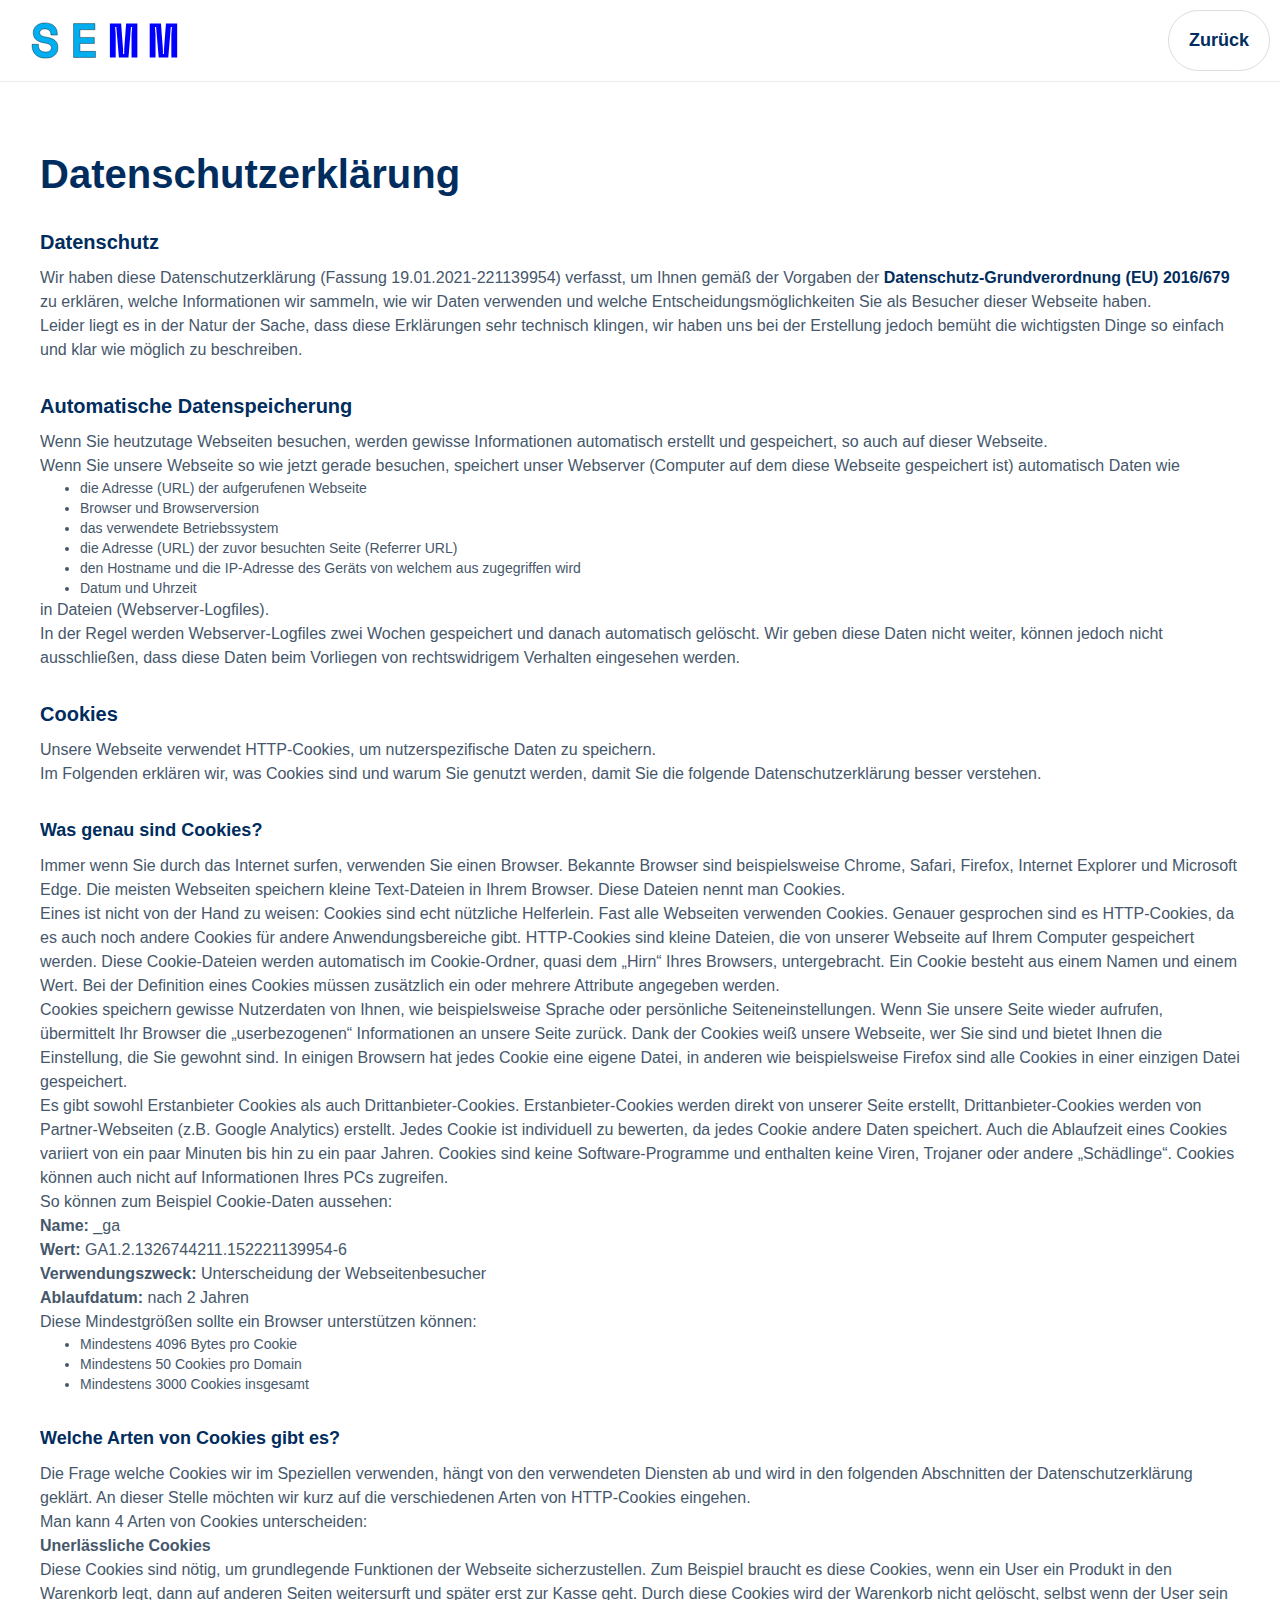
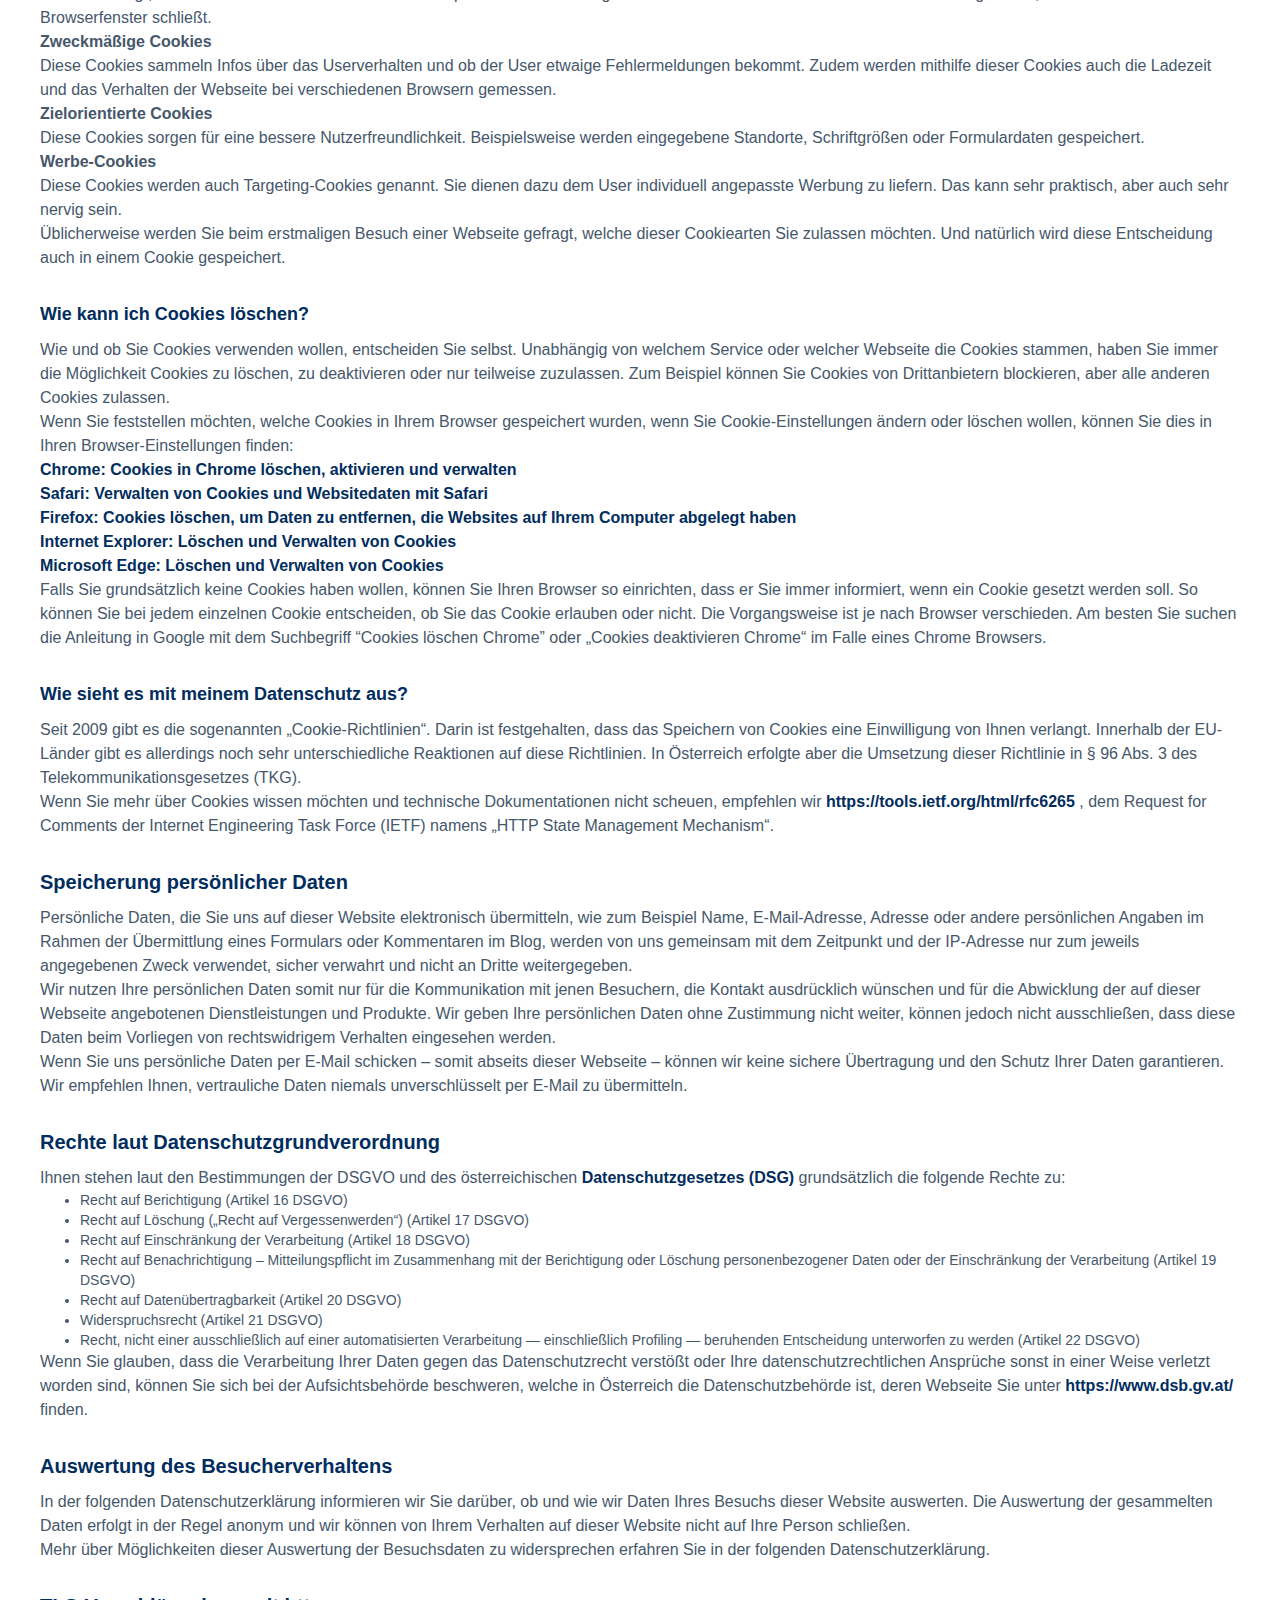
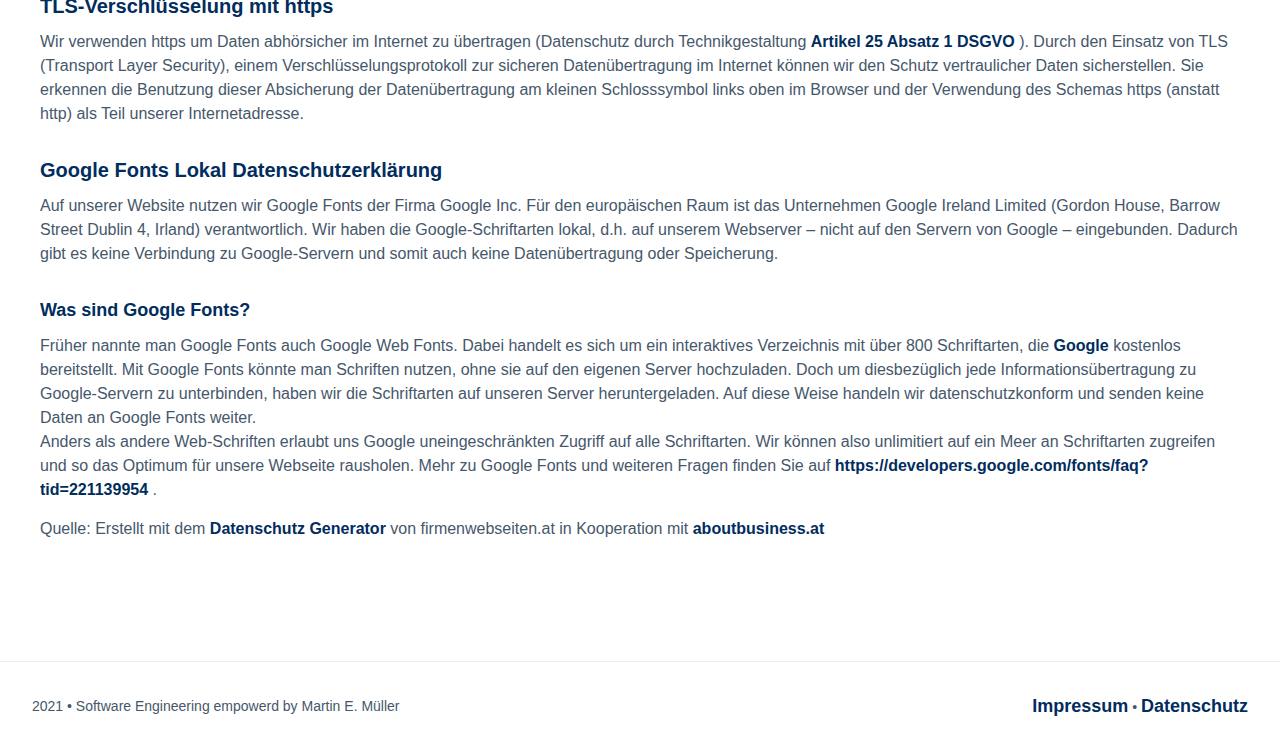
==== datenschutz.html @ 692cbeba "finishing -> semm.at" ====
<!DOCTYPE html>
<html lang="de"><head><meta http-equiv="Content-Type" content="text/html; charset=UTF-8">
		
		<title>
			SEMM - Software Engineering Martin M$uuml;ller
		</title>
		<meta name="description" content="SEMM, Software Engineering Martin E. M&uuml;ller, Datenschutz">
		<meta name="keywords" content="Software, Engineering, Agile, SCRUM, Anforderungserfassung, Testautomatisierung, Deutsch, Vorarlberg">
		<meta name="viewport" content="width=device-width, initial-scale=1.0, user-scalable=yes">
		<link rel="shortcut icon" href="./images/favicon.ico" type="image/x-icon">
		<link rel="stylesheet" href="./css/normalize.css">
		<link rel="stylesheet" href="./css/style.css">
	</head>
	<body translate="no">
		<header>
			<div class="legal-menu-wrap">
				<img src="./images/semm_logo.svg" class="menu-logo-img" alt="SEMM-Logo">
				<a href="https://semm.at/index.html" class="link-button">Zurück <i class="fa fa-arrow-left menu-icon"></i></a>
			</div>
		</header>
		<section class="legal">
			<div class="hwrapper clearfix">
				<h2>
					Datenschutzerklärung
				</h2>
				<h3>
					Datenschutz
				</h3>
				<p>
					Wir haben diese Datenschutzerklärung (Fassung 19.01.2021-221139954) verfasst, um
					Ihnen gemäß der Vorgaben der
					<a href="https://eur-lex.europa.eu/legal-content/DE/ALL/?uri=celex%3A32016R0679&amp;tid=221139954" target="_blank" rel="noopener noreferrer nofollow" class="external">Datenschutz-Grundverordnung (EU) 2016/679</a>
					zu erklären, welche Informationen wir sammeln, wie wir Daten verwenden und welche
					Entscheidungsmöglichkeiten Sie als Besucher dieser Webseite haben.
				</p>
				<p>
					Leider liegt es in der Natur der Sache, dass diese Erklärungen sehr technisch klingen,
					wir haben uns bei der Erstellung jedoch bemüht die wichtigsten Dinge so einfach und
					klar wie möglich zu beschreiben.
				</p>
				<h3>
					Automatische Datenspeicherung
				</h3>
				<p>
					Wenn Sie heutzutage Webseiten besuchen, werden gewisse Informationen automatisch
					erstellt und gespeichert, so auch auf dieser Webseite.
				</p>
				<p>
					Wenn Sie unsere Webseite so wie jetzt gerade besuchen, speichert unser Webserver
					(Computer auf dem diese Webseite gespeichert ist) automatisch Daten wie
				</p>
				<ul>
					<li>
						die Adresse (URL) der aufgerufenen Webseite
					</li>
					<li>
						Browser und Browserversion
					</li>
					<li>
						das verwendete Betriebssystem
					</li>
					<li>
						die Adresse (URL) der zuvor besuchten Seite (Referrer URL)
					</li>
					<li>
						den Hostname und die IP-Adresse des Geräts von welchem aus zugegriffen wird
					</li>
					<li>
						Datum und Uhrzeit
					</li>
				</ul>
				<p>
					in Dateien (Webserver-Logfiles).
				</p>
				<p>
					In der Regel werden Webserver-Logfiles zwei Wochen gespeichert und danach automatisch
					gelöscht. Wir geben diese Daten nicht weiter, können jedoch nicht ausschließen, dass
					diese Daten beim Vorliegen von rechtswidrigem Verhalten eingesehen werden.
				</p>
				<h3>
					Cookies
				</h3>
				<p>
					Unsere Webseite verwendet HTTP-Cookies, um nutzerspezifische Daten zu speichern.
					<br>
					Im Folgenden erklären wir, was Cookies sind und warum Sie genutzt werden, damit
					Sie die folgende Datenschutzerklärung besser verstehen.
				</p>
				<h4>
					Was genau sind Cookies?
				</h4>
				<p>
					Immer wenn Sie durch das Internet surfen, verwenden Sie einen Browser. Bekannte
					Browser sind beispielsweise Chrome, Safari, Firefox, Internet Explorer und Microsoft
					Edge. Die meisten Webseiten speichern kleine Text-Dateien in Ihrem Browser. Diese
					Dateien nennt man Cookies.
				</p>
				<p>
					Eines ist nicht von der Hand zu weisen: Cookies sind echt nützliche Helferlein.
					Fast alle Webseiten verwenden Cookies. Genauer gesprochen sind es HTTP-Cookies, da
					es auch noch andere Cookies für andere Anwendungsbereiche gibt. HTTP-Cookies sind
					kleine Dateien, die von unserer Webseite auf Ihrem Computer gespeichert werden. Diese
					Cookie-Dateien werden automatisch im Cookie-Ordner, quasi dem „Hirn“ Ihres Browsers,
					untergebracht. Ein Cookie besteht aus einem Namen und einem Wert. Bei der Definition
					eines Cookies müssen zusätzlich ein oder mehrere Attribute angegeben werden.
				</p>
				<p>
					Cookies speichern gewisse Nutzerdaten von Ihnen, wie beispielsweise Sprache oder
					persönliche Seiteneinstellungen. Wenn Sie unsere Seite wieder aufrufen, übermittelt
					Ihr Browser die „userbezogenen“ Informationen an unsere Seite zurück. Dank der Cookies
					weiß unsere Webseite, wer Sie sind und bietet Ihnen die Einstellung, die Sie gewohnt
					sind. In einigen Browsern hat jedes Cookie eine eigene Datei, in anderen wie beispielsweise
					Firefox sind alle Cookies in einer einzigen Datei gespeichert.
				</p>
				<p>
					Es gibt sowohl Erstanbieter Cookies als auch Drittanbieter-Cookies. Erstanbieter-Cookies
					werden direkt von unserer Seite erstellt, Drittanbieter-Cookies werden von Partner-Webseiten
					(z.B. Google Analytics) erstellt. Jedes Cookie ist individuell zu bewerten, da jedes
					Cookie andere Daten speichert. Auch die Ablaufzeit eines Cookies variiert von ein
					paar Minuten bis hin zu ein paar Jahren. Cookies sind keine Software-Programme und
					enthalten keine Viren, Trojaner oder andere „Schädlinge“. Cookies können auch nicht
					auf Informationen Ihres PCs zugreifen.
				</p>
				<p>
					So können zum Beispiel Cookie-Daten aussehen:
				</p>
				<p>
					<strong>
						Name:
					</strong>
					_ga
					<br>
					<strong>
						Wert:
					</strong>
					GA1.2.1326744211.152221139954-6
					<br>
					<strong>
						Verwendungszweck:
					</strong>
					Unterscheidung der Webseitenbesucher
					<br>
					<strong>
						Ablaufdatum:
					</strong>
					nach 2 Jahren
				</p>
				<p>
					Diese Mindestgrößen sollte ein Browser unterstützen können:
				</p>
				<ul>
					<li>
						Mindestens 4096 Bytes pro Cookie
					</li>
					<li>
						Mindestens 50 Cookies pro Domain
					</li>
					<li>
						Mindestens 3000 Cookies insgesamt
					</li>
				</ul>
				<h4>
					Welche Arten von Cookies gibt es?
				</h4>
				<p>
					Die Frage welche Cookies wir im Speziellen verwenden, hängt von den verwendeten
					Diensten ab und wird in den folgenden Abschnitten der Datenschutzerklärung geklärt.
					An dieser Stelle möchten wir kurz auf die verschiedenen Arten von HTTP-Cookies eingehen.
				</p>
				<p>
					Man kann 4 Arten von Cookies unterscheiden:
				</p>
				<p>
					<strong>
						Unerlässliche Cookies
						<br>
					</strong>
					Diese Cookies sind nötig, um grundlegende Funktionen der Webseite sicherzustellen.
					Zum Beispiel braucht es diese Cookies, wenn ein User ein Produkt in den Warenkorb
					legt, dann auf anderen Seiten weitersurft und später erst zur Kasse geht. Durch diese
					Cookies wird der Warenkorb nicht gelöscht, selbst wenn der User sein Browserfenster
					schließt.
				</p>
				<p>
					<strong>
						Zweckmäßige Cookies
						<br>
					</strong>
					Diese Cookies sammeln Infos über das Userverhalten und ob der User etwaige Fehlermeldungen
					bekommt. Zudem werden mithilfe dieser Cookies auch die Ladezeit und das Verhalten
					der Webseite bei verschiedenen Browsern gemessen.
				</p>
				<p>
					<strong>
						Zielorientierte Cookies
						<br>
					</strong>
					Diese Cookies sorgen für eine bessere Nutzerfreundlichkeit. Beispielsweise werden
					eingegebene Standorte, Schriftgrößen oder Formulardaten gespeichert.
				</p>
				<p>
					<strong>
						Werbe-Cookies
						<br>
					</strong>
					Diese Cookies werden auch Targeting-Cookies genannt. Sie dienen dazu dem User individuell
					angepasste Werbung zu liefern. Das kann sehr praktisch, aber auch sehr nervig sein.
				</p>
				<p>
					Üblicherweise werden Sie beim erstmaligen Besuch einer Webseite gefragt, welche
					dieser Cookiearten Sie zulassen möchten. Und natürlich wird diese Entscheidung auch
					in einem Cookie gespeichert.
				</p>
				<h4>
					Wie kann ich Cookies löschen?
				</h4>
				<p>
					Wie und ob Sie Cookies verwenden wollen, entscheiden Sie selbst. Unabhängig von
					welchem Service oder welcher Webseite die Cookies stammen, haben Sie immer die Möglichkeit
					Cookies zu löschen, zu deaktivieren oder nur teilweise zuzulassen. Zum Beispiel können
					Sie Cookies von Drittanbietern blockieren, aber alle anderen Cookies zulassen.
				</p>
				<p>
					Wenn Sie feststellen möchten, welche Cookies in Ihrem Browser gespeichert wurden,
					wenn Sie Cookie-Einstellungen ändern oder löschen wollen, können Sie dies in Ihren
					Browser-Einstellungen finden:
				</p>
				<p>
					<a href="https://support.google.com/chrome/answer/95647?tid=221139954" target="_blank" rel="noopener noreferrer nofollow" class="external">Chrome: Cookies in Chrome löschen, aktivieren und verwalten</a>
				</p>
				<p>
					<a href="https://support.apple.com/de-at/guide/safari/sfri11471/mac?tid=221139954" target="_blank" rel="noopener noreferrer nofollow" class="external">Safari: Verwalten von Cookies und Websitedaten mit Safari</a>
				</p>
				<p>
					<a href="https://support.mozilla.org/de/kb/cookies-und-website-daten-in-firefox-loschen?tid=221139954" target="_blank" rel="noopener noreferrer nofollow" class="external">Firefox: Cookies löschen, um Daten zu entfernen, die Websites auf Ihrem Computer abgelegt haben</a>
				</p>
				<p>
					<a href="https://support.microsoft.com/de-at/help/17442/windows-internet-explorer-delete-manage-cookies?tid=221139954" target="_blank" rel="noopener noreferrer nofollow" class="external">Internet Explorer: Löschen und Verwalten von Cookies</a>
				</p>
				<p>
					<a href="https://support.microsoft.com/de-at/help/4027947/windows-delete-cookies?tid=221139954" target="_blank" rel="noopener noreferrer nofollow" class="external">Microsoft Edge: Löschen und Verwalten von Cookies</a>
				</p>
				<p>
					Falls Sie grundsätzlich keine Cookies haben wollen, können Sie Ihren Browser so
					einrichten, dass er Sie immer informiert, wenn ein Cookie gesetzt werden soll. So
					können Sie bei jedem einzelnen Cookie entscheiden, ob Sie das Cookie erlauben oder
					nicht. Die Vorgangsweise ist je nach Browser verschieden. Am besten Sie suchen die
					Anleitung in Google mit dem Suchbegriff “Cookies löschen Chrome” oder „Cookies deaktivieren
					Chrome“ im Falle eines Chrome Browsers.
				</p>
				<h4>
					Wie sieht es mit meinem Datenschutz aus?
				</h4>
				<p>
					Seit 2009 gibt es die sogenannten „Cookie-Richtlinien“. Darin ist festgehalten,
					dass das Speichern von Cookies eine Einwilligung von Ihnen verlangt. Innerhalb der
					EU-Länder gibt es allerdings noch sehr unterschiedliche Reaktionen auf diese Richtlinien.
					In Österreich erfolgte aber die Umsetzung dieser Richtlinie in § 96 Abs. 3 des Telekommunikationsgesetzes
					(TKG).
				</p>
				<p>
					Wenn Sie mehr über Cookies wissen möchten und technische Dokumentationen nicht scheuen,
					empfehlen wir
					<a href="https://tools.ietf.org/html/rfc6265" target="_blank" rel="nofollow noopener noreferrer" class="external">https://tools.ietf.org/html/rfc6265</a>
					, dem Request for Comments der Internet Engineering Task Force (IETF) namens „HTTP
					State Management Mechanism“.
				</p>
				<h3>
					Speicherung persönlicher Daten
				</h3>
				<p>
					Persönliche Daten, die Sie uns auf dieser Website elektronisch übermitteln, wie
					zum Beispiel Name, E-Mail-Adresse, Adresse oder andere persönlichen Angaben im Rahmen
					der Übermittlung eines Formulars oder Kommentaren im Blog, werden von uns gemeinsam
					mit dem Zeitpunkt und der IP-Adresse nur zum jeweils angegebenen Zweck verwendet,
					sicher verwahrt und nicht an Dritte weitergegeben.
				</p>
				<p>
					Wir nutzen Ihre persönlichen Daten somit nur für die Kommunikation mit jenen Besuchern,
					die Kontakt ausdrücklich wünschen und für die Abwicklung der auf dieser Webseite
					angebotenen Dienstleistungen und Produkte. Wir geben Ihre persönlichen Daten ohne
					Zustimmung nicht weiter, können jedoch nicht ausschließen, dass diese Daten beim
					Vorliegen von rechtswidrigem Verhalten eingesehen werden.
				</p>
				<p>
					Wenn Sie uns persönliche Daten per E-Mail schicken – somit abseits dieser Webseite
					– können wir keine sichere Übertragung und den Schutz Ihrer Daten garantieren. Wir
					empfehlen Ihnen, vertrauliche Daten niemals unverschlüsselt per E-Mail zu übermitteln.
				</p>
				<h3>
					Rechte laut Datenschutzgrundverordnung
				</h3>
				<p>
					Ihnen stehen laut den Bestimmungen der DSGVO und des österreichischen
					<a href="https://www.ris.bka.gv.at/GeltendeFassung.wxe?Abfrage=Bundesnormen&amp;Gesetzesnummer=10001597&amp;tid=221139954" target="_blank" rel="noopener noreferrer nofollow" class="external">Datenschutzgesetzes (DSG)</a>
					grundsätzlich die folgende Rechte zu:
				</p>
				<ul>
					<li>
						Recht auf Berichtigung (Artikel 16 DSGVO)
					</li>
					<li>
						Recht auf Löschung („Recht auf Vergessenwerden“) (Artikel 17 DSGVO)
					</li>
					<li>
						Recht auf Einschränkung der Verarbeitung (Artikel 18 DSGVO)
					</li>
					<li>
						Recht auf Benachrichtigung – Mitteilungspflicht im Zusammenhang mit der Berichtigung
						oder Löschung personenbezogener Daten oder der Einschränkung der Verarbeitung (Artikel
						19 DSGVO)
					</li>
					<li>
						Recht auf Datenübertragbarkeit (Artikel 20 DSGVO)
					</li>
					<li>
						Widerspruchsrecht (Artikel 21 DSGVO)
					</li>
					<li>
						Recht, nicht einer ausschließlich auf einer automatisierten Verarbeitung — einschließlich
						Profiling — beruhenden Entscheidung unterworfen zu werden (Artikel 22 DSGVO)
					</li>
				</ul>
				<p>
					Wenn Sie glauben, dass die Verarbeitung Ihrer Daten gegen das Datenschutzrecht verstößt
					oder Ihre datenschutzrechtlichen Ansprüche sonst in einer Weise verletzt worden sind,
					können Sie sich bei der Aufsichtsbehörde beschweren, welche in Österreich die Datenschutzbehörde
					ist, deren Webseite Sie unter
					<a href="https://www.dsb.gv.at/?tid=221139954" class="external" rel="nofollow">https://www.dsb.gv.at/</a>
					finden.
				</p>
				<h3>
					Auswertung des Besucherverhaltens
				</h3>
				<p>
					In der folgenden Datenschutzerklärung informieren wir Sie darüber, ob und wie wir
					Daten Ihres Besuchs dieser Website auswerten. Die Auswertung der gesammelten Daten
					erfolgt in der Regel anonym und wir können von Ihrem Verhalten auf dieser Website
					nicht auf Ihre Person schließen.
				</p>
				<p>
					Mehr über Möglichkeiten dieser Auswertung der Besuchsdaten zu widersprechen erfahren
					Sie in der folgenden Datenschutzerklärung.
				</p>
				<h3>
					TLS-Verschlüsselung mit https
				</h3>
				<p>
					Wir verwenden https um Daten abhörsicher im Internet zu übertragen (Datenschutz
					durch Technikgestaltung
					<a href="https://eur-lex.europa.eu/legal-content/DE/TXT/HTML/?uri=CELEX:32016R0679&amp;from=DE&amp;tid=221139954" target="_blank" rel="noopener noreferrer nofollow" class="external">Artikel 25 Absatz 1 DSGVO</a>
					). Durch den Einsatz von TLS (Transport Layer Security), einem Verschlüsselungsprotokoll
					zur sicheren Datenübertragung im Internet können wir den Schutz vertraulicher Daten
					sicherstellen. Sie erkennen die Benutzung dieser Absicherung der Datenübertragung
					am kleinen Schlosssymbol links oben im Browser und der Verwendung des Schemas https
					(anstatt http) als Teil unserer Internetadresse.
				</p>
				<h3>
					Google Fonts Lokal Datenschutzerklärung
				</h3>
				<p>
					Auf unserer Website nutzen wir Google Fonts der Firma Google Inc. Für den europäischen
					Raum ist das Unternehmen Google Ireland Limited (Gordon House, Barrow Street Dublin
					4, Irland) verantwortlich. Wir haben die Google-Schriftarten lokal, d.h. auf unserem
					Webserver – nicht auf den Servern von Google – eingebunden. Dadurch gibt es keine
					Verbindung zu Google-Servern und somit auch keine Datenübertragung oder Speicherung.
				</p>
				<h4>
					Was sind Google Fonts?
				</h4>
				<p>
					Früher nannte man Google Fonts auch Google Web Fonts. Dabei handelt es sich um ein
					interaktives Verzeichnis mit über 800 Schriftarten, die
					<a href="https://de.wikipedia.org/wiki/Google_LLC?tid=221139954" class="external" rel="nofollow">Google</a>
					kostenlos bereitstellt. Mit Google Fonts könnte man Schriften nutzen, ohne sie auf
					den eigenen Server hochzuladen. Doch um diesbezüglich jede Informationsübertragung
					zu Google-Servern zu unterbinden, haben wir die Schriftarten auf unseren Server heruntergeladen.
					Auf diese Weise handeln wir datenschutzkonform und senden keine Daten an Google Fonts
					weiter.
				</p>
				<p>
					Anders als andere Web-Schriften erlaubt uns Google uneingeschränkten Zugriff auf
					alle Schriftarten. Wir können also unlimitiert auf ein Meer an Schriftarten zugreifen
					und so das Optimum für unsere Webseite rausholen. Mehr zu Google Fonts und weiteren
					Fragen finden Sie auf
					<a href="https://developers.google.com/fonts/faq?tid=221139954" class="external" rel="nofollow">https://developers.google.com/fonts/faq?tid=221139954</a>
					.
				</p>
				<p style="margin-top:15px;">
					Quelle: Erstellt mit dem
					<a title="Datenschutz Generator von firmenwebseiten.at" href="https://www.firmenwebseiten.at/datenschutz-generator/" target="_blank" rel="follow" style="text-decoration:none;">Datenschutz Generator</a>
					von firmenwebseiten.at in Kooperation mit
					<a href="https://www.aboutbusiness.at/" target="_blank" rel="follow" title="" style="text-decoration:none;">aboutbusiness.at</a>
				</p>
			</div>
		</section>
		<footer class="clearfix">
			<div class="footer-wrap">
				<p>
					<i class="far fa-copyright">
					</i>
					2021 • Software Engineering empowerd by Martin E. M&uumlller
				</p>
				<ul>
					<li>
						<a href="https://semm.at/impressum.html" class="footer-link-right">Impressum</a>
					</li>
					<li>
						•
					</li>
					<li>
						<a href="https://semm.at/datenschutz.html">Datenschutz</a>
					</li>
				</ul>
			</div>
		</footer>
	

</body></html>
---- css/style.css ----
:root {
	--colora: #012D5E;
	--colorb: #01AEF0;
	--colorc: #498BC8;
	--colord: #E9EDF2;
	--colore: #FFFFFF;
	--colorreallygrey: #46576B;
	--colorlightgrey: #dddddd;
	--sepstyle: solid 1.5px var(--colord);
	--sememblur: blur(9px);
}

html {
	height: 100%;
	scroll-behavior: smooth;
}

* {
	box-sizing: border-box;
	-moz-box-sizing: border-box;
}

body {
	height: 100%;
	color: var(--colora);
	background: var(--colore);
	font-family: 'space_monoregular', Arial, Helvetica, sans-serif;
	font-weight: 400;
	font-size: 14px;
	line-height: 20px;
	margin: 0;
}

h1,
h2,
h3,
h4 {
	color: var(--colora);
	margin: 0;
	font-weight: 700;
}

h2 {
	font-size: 24px;
	line-height: 32px;
	margin-bottom: 20px;
}

h3 {
	font-size: 16px;
	line-height: 24px;
	margin-bottom: 16px;
}

h4 {
	font-size: 14px;
	line-height: 20px;
	font-weight: 400;
}

p,
ul,
li {
	color: var(--colorreallygrey);
	font-size: 14px;
	line-height: 20px;
	margin: 0;
}

img {
	max-width: 100%;
	height: auto;
}

a {
	font-size: 14px;
	line-height: 20px;
	font-weight: 700;
	text-decoration: none;
}

a,
a:visited {
	color: var(--colora);
	text-decoration: none;
	outline: 0;
}

a:hover,
a:focus,
a:active {
	color: var(--colorb);
	outline: 0;
}

.reallygrey {
	color: var(--colorreallygrey);
}

.bluebold {
	color: var(--colora);
	font-weight: 700;
}

.link-button {
	color: var(--colora);
	text-decoration: none;
	padding: 15px;
	display: inline-block;
	border-radius: 999px;
	border: 1px solid var(--colorlightgrey);
	background-color: var(--colore);
	font-size: 14px;
	line-height: 14px;
}

.link-button i {
	color: var(--colorb);
	vertical-align: text-bottom;
}

.link-button:hover {
	text-decoration: none;
	padding: 14px;
	border: 2px solid var(--colorb);
}

.menu-wrap {
	position: absolute;
	top: 0;
	width: 100%;
	z-index: 999;
	display: flex;
	justify-content: space-between;
	padding: 20px;
	line-height: 0;
}

.menu-logo-img {
	width: 150px;
}

.menu-button {
	margin: auto 0;
}

.menu-wrap .link-button {
	background: none;
	color: var(--colore);
	font-size: 14px;
	font-weight: 400;
}

.menu-wrap .link-button i {
	color: var(--colore);
}

nav {
	display: none;
}

nav ul {
	list-style-type: none;
	text-align: right;
}

nav ul li {
	display: inline-flex;
	padding-left: 20px;
}

nav a {
	font-size: 14px;
	font-weight: 400;
}

nav ul li a,
nav ul li a:visited {
	display: inline-block;
	padding: 0px;
	color: var(--colore);
}

#menu-checkbox {
	display: none;
}

.hwrapper {
	width: 95%;
	max-width: 1200px;
	margin: 0 auto;
}

.hperiod {
	height: 60px;
	padding: 0;
	margin: 0;
}

.center {
	text-align: center;
}

.center-block {
	text-align: center;
	margin: 0 auto;
	max-width: 80%;
}

.clearfix:before,
.clearfix:after,
.row:before,
.row:after {
	content: " ";
	display: table;
}

.clearfix:after,
.container:after,
.row:after {
	clear: both;
}

section {
	padding: 80px 0;
}

#hero {
	color: var(--colore);
	background-color: var(--colora);
	height: 100%;
	display: flex;
	align-items: center;
	overflow: hidden;
	position: relative;
	font-size: 24px;
	line-height: 32px;
	font-weight: 700;
}

#hero span {
	font-size: 14px;
	line-height: 20px;
}

@keyframes fadeInAnimation {
	0% {
		opacity: 0;
	}
	100% {
		opacity: 1;
	}
}

#header-nav {
	opacity: 0;
	animation: fadeInAnimation ease-in 3s 3s forwards;
}

#hero-text {
	width: 80%;
	opacity: 0;
	animation: fadeInAnimation ease-in 3s 3s forwards;
}

@keyframes semmAnimation {
	0% {
		transform: translate(0px) rotate(0deg) scale(0.2, 0.2);
		transform-origin: 50% 50%;
		filter: blur(1px);
	}
	30% {
		transform: translate(0px) rotate(0deg) scale(0.2, 0.2);
		transform-origin: 50% 50%;
		filter: blur(1px);
		opacity: 1;
	}
	60% {
		transform: translate(0px) rotate(0deg) scale(0.2, 0.2);
		transform-origin: 50% 50%;
		filter: var(--semmblur);
		opacity: 1;
	}
	100% {
		transform: translate(30%) rotate(90deg) scale(2.2, 2.2);
		transform-origin: 25% 50%;
		filter: var(--semmblur);
		opacity: 1;
	}
}

#semm-container {
	width: 100%;
	height: 100%;
	position: absolute;
	top: 0;
	left: 0;
	display: flex;
	justify-content: center;
	align-items: center;
	overflow: visible;
	margin: 0;
	animation: semmAnimation ease-in-out 4s forwards;
	opacity: 0;
}

@keyframes marquee {
	0% {
		transform: translateX(0);
	}
	100% {
		transform: translateX(-100%);
	}
}

#semm-container img {
	display: block;
	margin: 0;
	width: 100%;
	height: 100%;
	/*animation: marquee 20s 3s linear infinite;*/
}

.bottom-wrap {
	position: absolute;
	bottom: 0;
	width: 100%;
	display: flex;
	justify-content: center;
}

#read-more-link-arrow {
	display: block;
	margin: 8px;
	align-self: center;
	width: 16px;
	height: 16px;
	border-top: 2px solid #FFF;
	border-right: 2px solid #FFF;
	transform: rotate(135deg) skew(10deg, 10deg);
}

#read-more-link {
	padding: 0px;
	display: none;
	margin: 16px;
	flex-direction: column;
	color: var(--colore);
	font-size: 10px;
	line-height: 20px;
	font-weight: 400;
	text-decoration: none;
	opacity: 0;
	animation: fadeInAnimation ease-in 3s 3s forwards;
}

#features {
	color: var(--colora);
	background: var(--colore);
}

.slider {
	margin: 50px 0 10px!important;
}

#carousel li {
	margin-right: 5px;
}

#carousel img {
	display: block;
	opacity: 1;
	cursor: pointer;
}

#carousel img:hover {
	opacity: 1;
}

#carousel .flex-active-slide img {
	opacity: 1;
	cursor: default;
}

#about {
	color: var(--colora);
	background-color: var(--colord);
}

#about img {
	width: 80%;
	max-width: 250px;
	border: none;
	border-radius: 50%;
	background: var(--colorreallygrey);
	margin-bottom: 40px;
}

#contact {
	text-align: center;
	color: var(--colora);
	background-color: var(--colore);
}

#contact .link-button {
	margin: 0;
}

#contact .link-button:not(:last-child) {
	margin-bottom: 16px;
}

footer {
	background: var(--colore);
	color: var(--colora);
	border-top: var(--sepstyle);
}

.footer-wrap {
	display: flex;
	text-align: center;
	flex-direction: column-reverse;
	justify-content: space-between;
	padding: 8px 8px;
	font-size: 18px;
	line-height: 24px;
	align-items: center;
}

.footer-wrap ul {
	list-style-type: none;
	text-align: center;
	padding: 8px;
}

.footer-wrap p {
	font-size: 14px;
	padding: 8px;
}

.footer-wrap ul li {
	display: inline-flex;
}

.legal {
	background-color: var(--colore);
}

.legal-menu-wrap {
	position: fixed;
	top: 0;
	width: 100%;
	z-index: 999;
	display: flex;
	justify-content: space-between;
	padding: 10px;
	padding-left: 30px;
	border-bottom: var(--sepstyle);
	background-color: var(--colore);
}

.legal a {
	font-size: unset;
}

.legal h1,
.legal h2,
.legal h3,
.legal h4 {
	margin-top: 30px;
	margin-bottom: 10px;
	font-weight: 700;
}

@media only screen and (min-height: 400px) {
	#read-more-link {
		display: flex;
	}
}

@media only screen and (min-width: 800px) and (min-height: 400px) {
	body {
		font-size: 16px;
		line-height: 24px;
	}
	p {
		font-size: 16px;
		line-height: 24px;
	}
	h2 {
		font-size: 40px;
		line-height: 48px;
	}
	h3 {
		font-size: 20px;
		line-height: 28px;
	}
	h4 {
		font-size: 18px;
		line-height: 28px;
	}
	section {
		padding: 120px 0;
	}
	a {
		font-size: 18px;
		line-height: 24px;
	}
	.link-button {
		padding: 20px;
		font-size: 18px;
		line-height: 18px;
	}
	.link-button:hover {
		padding: 19px;
	}
	.hperiod {
		height: 80px;
	}
	.hwrapper {
		width: 95%;
		max-width: 1200px;
	}
	.menu-wrap {
		padding: 50px;
	}
	.menu-button {
		display: none;
	}
	nav {
		display: contents;
	}
	.center-block {
		width: 90%;
		max-width: 600px;
	}
	.footer-wrap {
		text-align: center;
		flex-direction: row;
		justify-content: space-between;
		align-items: center;
		padding: 24px 24px;
	}
	:root {
		--semmblur: blur(30px);
	}
	#hero {
		font-size: 36px;
		line-height: 42px;
	}
	#hero span {
		font-size: 16px;
		line-height: 24px;
	}
	#hero-text {
		max-width: 1500px;
	}
	#read-more-link-bar {
		display: none;
	}
	#about img {
		margin-bottom: 60px;
	}
	#contact .link-button:not(:last-child) {
		margin-bottom: 0px;
	}
}
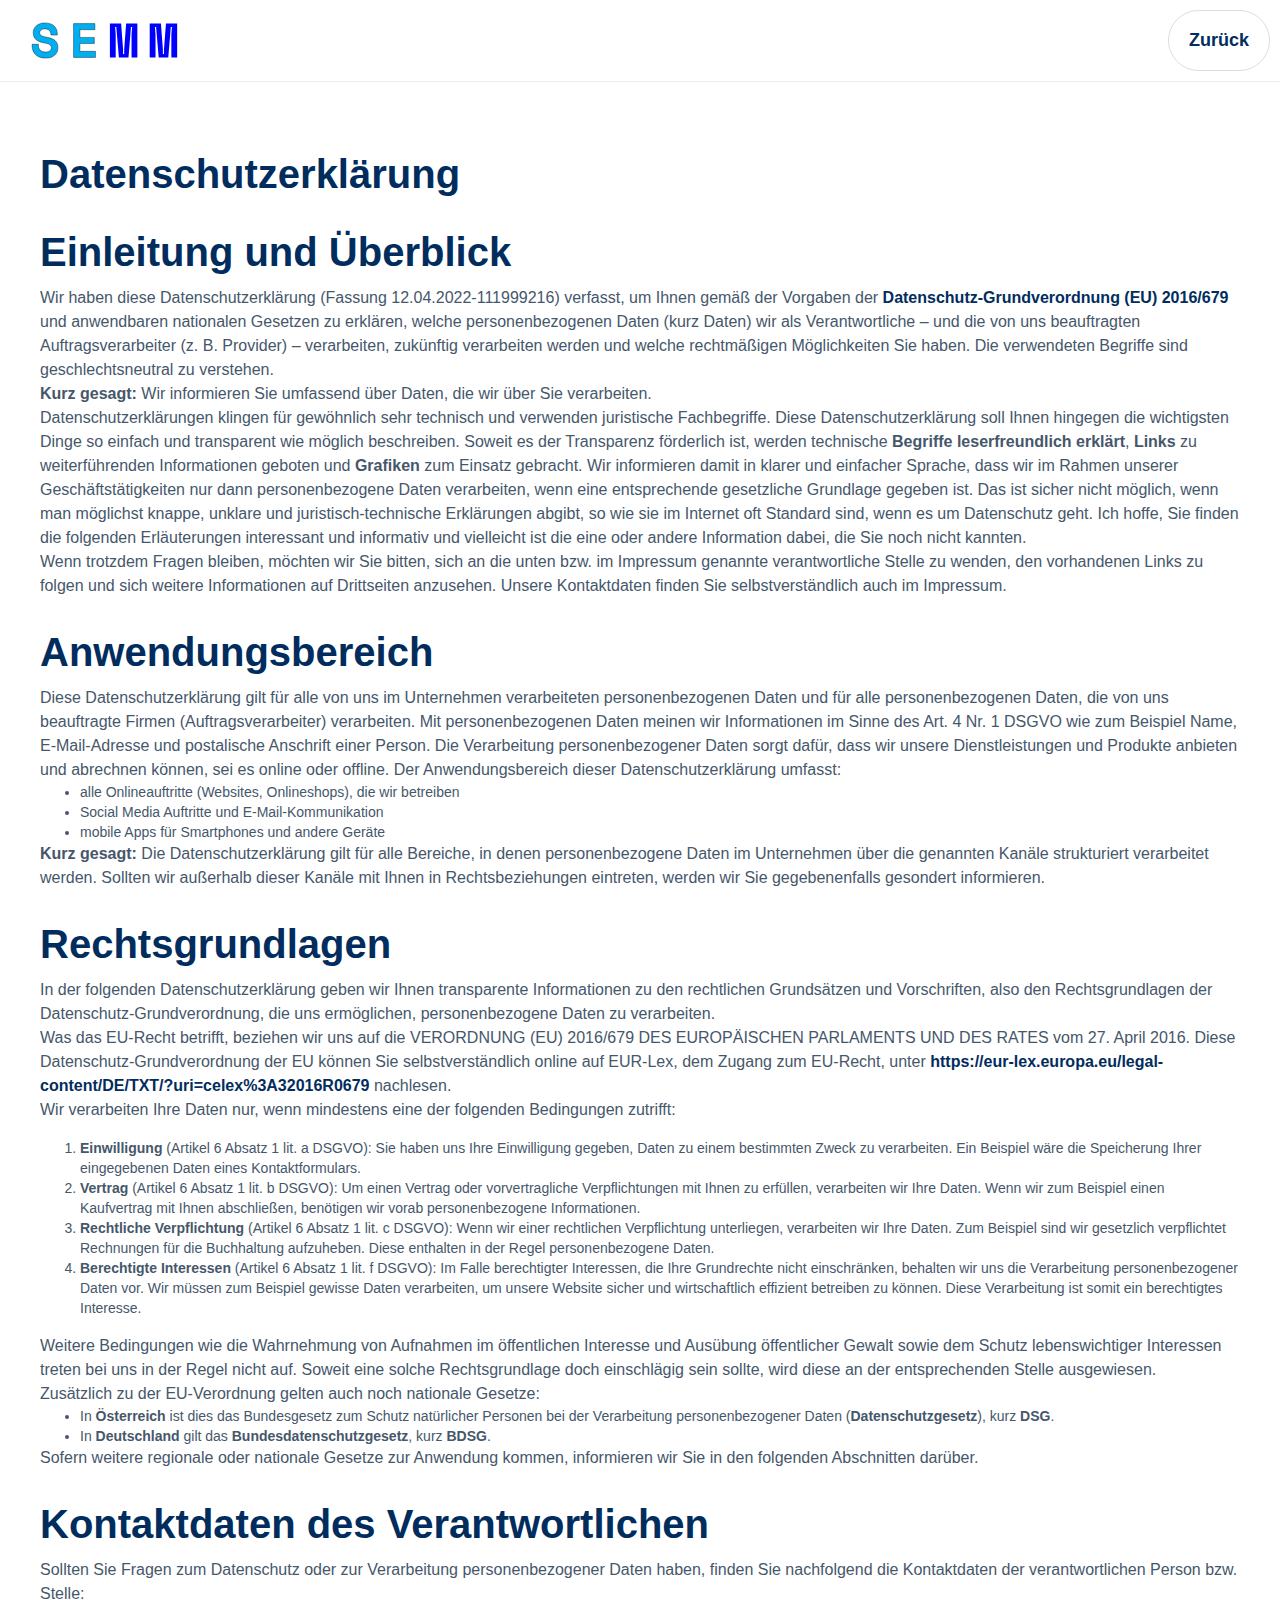
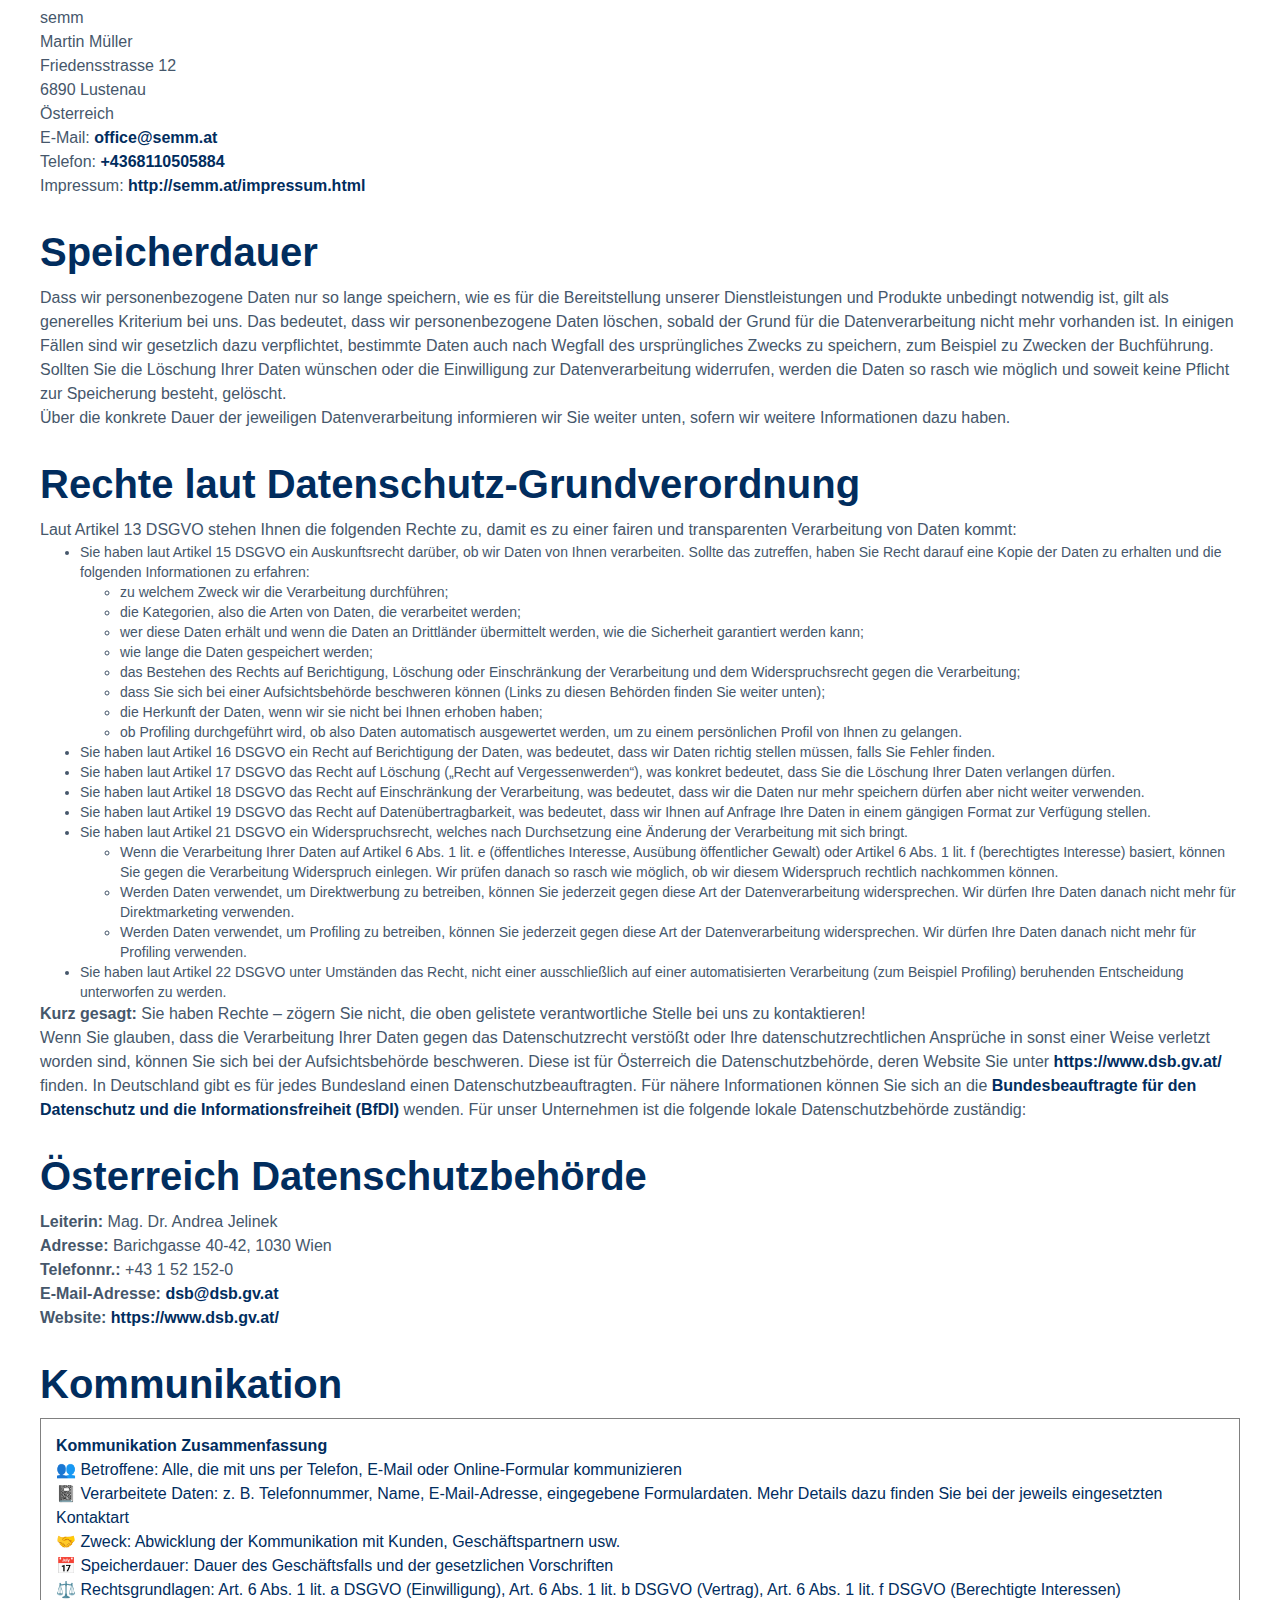
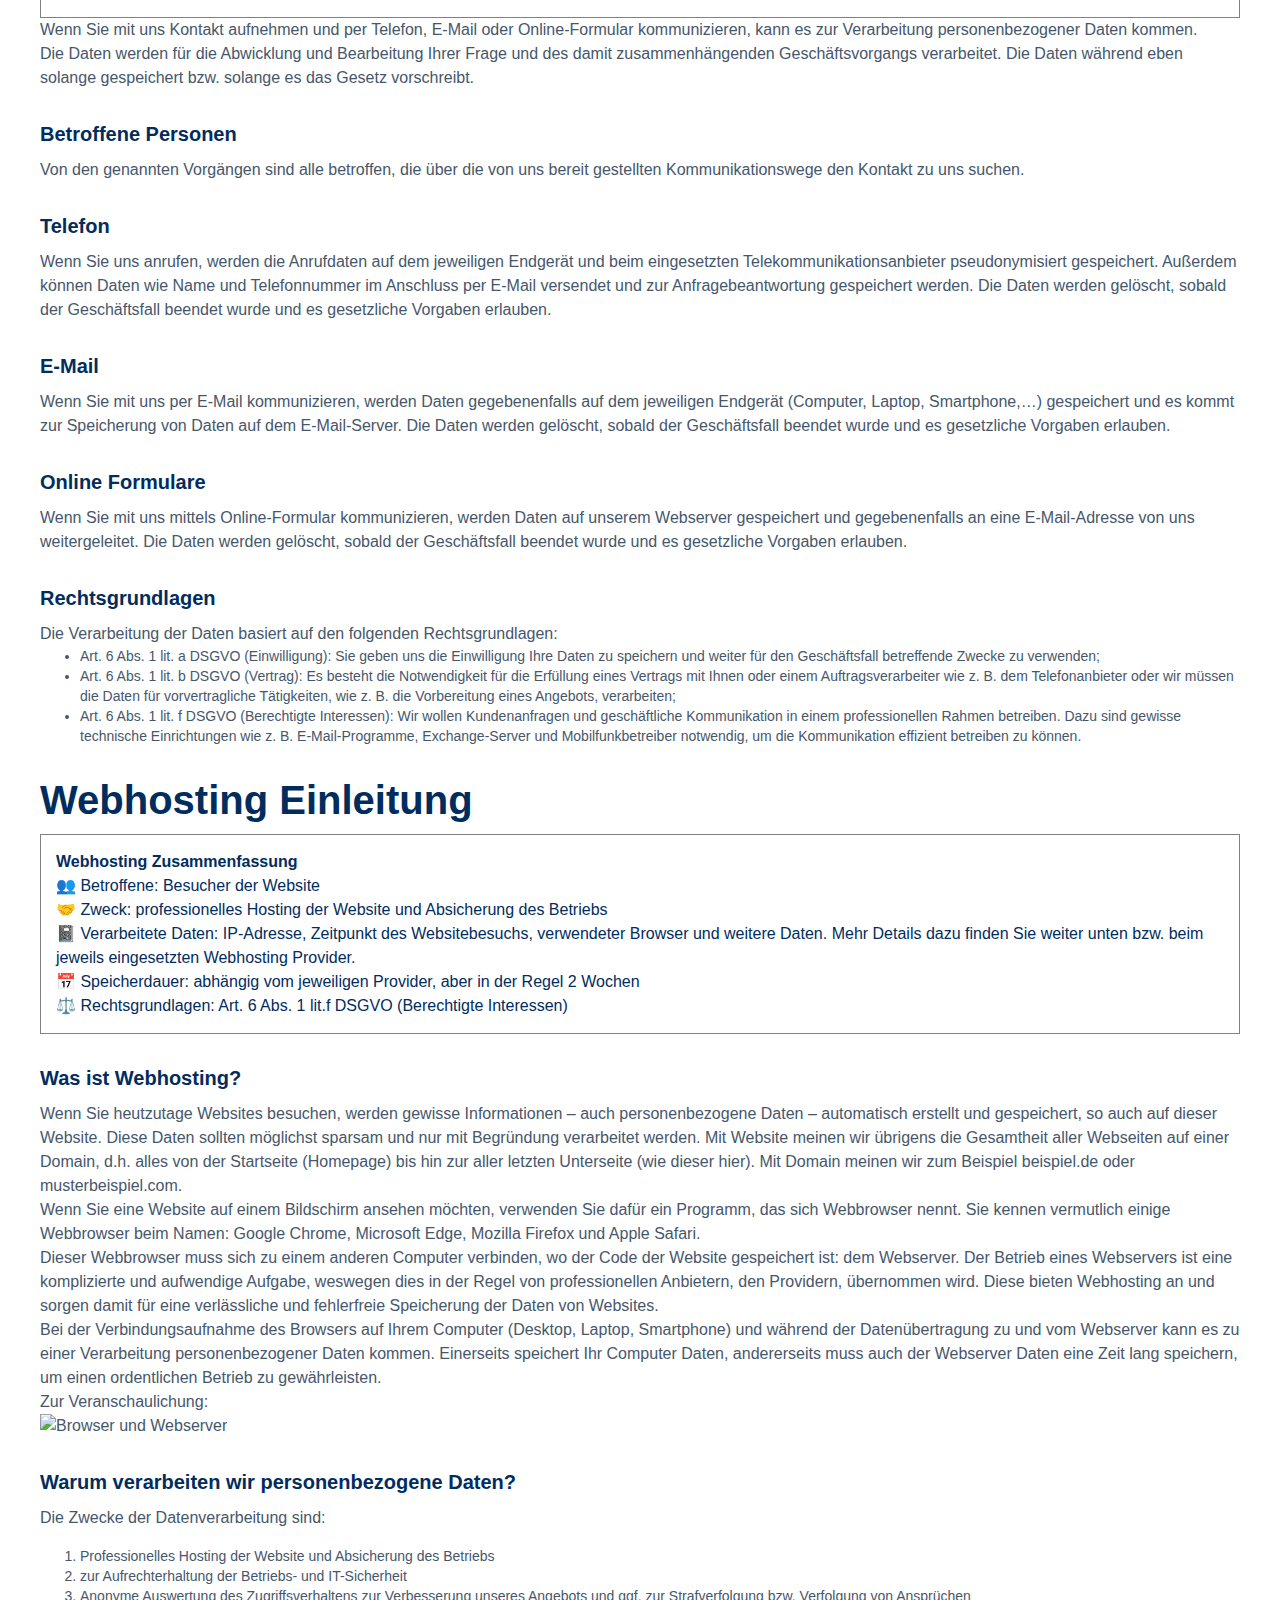
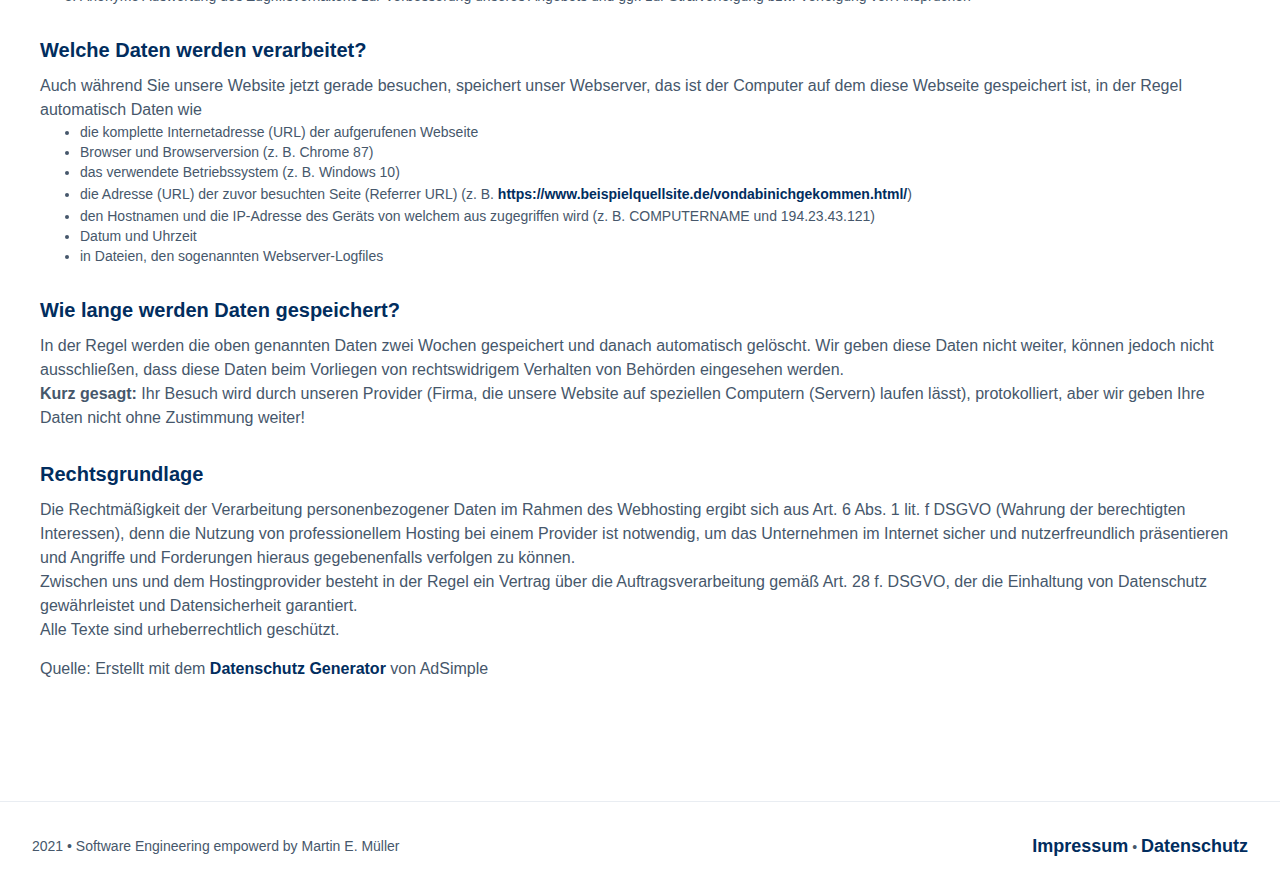
==== commit 0cd4e7b2: "https -> http, neue Datenschutzverordnung" ====
--- a/datenschutz.html
+++ b/datenschutz.html
@@ -1,6 +1,7 @@
 <!DOCTYPE html>
-<html lang="de"><head><meta http-equiv="Content-Type" content="text/html; charset=UTF-8">
-		
+<html lang="de">
+	<head>
+		<meta http-equiv="Content-Type" content="text/html; charset=UTF-8">
 		<title>
 			SEMM - Software Engineering Martin M$uuml;ller
 		</title>
@@ -15,383 +16,208 @@
 		<header>
 			<div class="legal-menu-wrap">
 				<img src="./images/semm_logo.svg" class="menu-logo-img" alt="SEMM-Logo">
-				<a href="https://semm.at/index.html" class="link-button">Zurück <i class="fa fa-arrow-left menu-icon"></i></a>
+				<a href="http://semm.at/index.html" class="link-button">Zurück <i class="fa fa-arrow-left menu-icon"></i></a>
 			</div>
 		</header>
 		<section class="legal">
 			<div class="hwrapper clearfix">
-				<h2>
-					Datenschutzerklärung
-				</h2>
-				<h3>
-					Datenschutz
-				</h3>
-				<p>
-					Wir haben diese Datenschutzerklärung (Fassung 19.01.2021-221139954) verfasst, um
-					Ihnen gemäß der Vorgaben der
-					<a href="https://eur-lex.europa.eu/legal-content/DE/ALL/?uri=celex%3A32016R0679&amp;tid=221139954" target="_blank" rel="noopener noreferrer nofollow" class="external">Datenschutz-Grundverordnung (EU) 2016/679</a>
-					zu erklären, welche Informationen wir sammeln, wie wir Daten verwenden und welche
-					Entscheidungsmöglichkeiten Sie als Besucher dieser Webseite haben.
-				</p>
-				<p>
-					Leider liegt es in der Natur der Sache, dass diese Erklärungen sehr technisch klingen,
-					wir haben uns bei der Erstellung jedoch bemüht die wichtigsten Dinge so einfach und
-					klar wie möglich zu beschreiben.
-				</p>
-				<h3>
-					Automatische Datenspeicherung
-				</h3>
-				<p>
-					Wenn Sie heutzutage Webseiten besuchen, werden gewisse Informationen automatisch
-					erstellt und gespeichert, so auch auf dieser Webseite.
-				</p>
-				<p>
-					Wenn Sie unsere Webseite so wie jetzt gerade besuchen, speichert unser Webserver
-					(Computer auf dem diese Webseite gespeichert ist) automatisch Daten wie
-				</p>
-				<ul>
-					<li>
-						die Adresse (URL) der aufgerufenen Webseite
-					</li>
-					<li>
-						Browser und Browserversion
-					</li>
-					<li>
-						das verwendete Betriebssystem
-					</li>
-					<li>
-						die Adresse (URL) der zuvor besuchten Seite (Referrer URL)
-					</li>
-					<li>
-						den Hostname und die IP-Adresse des Geräts von welchem aus zugegriffen wird
-					</li>
-					<li>
-						Datum und Uhrzeit
-					</li>
-				</ul>
-				<p>
-					in Dateien (Webserver-Logfiles).
-				</p>
-				<p>
-					In der Regel werden Webserver-Logfiles zwei Wochen gespeichert und danach automatisch
-					gelöscht. Wir geben diese Daten nicht weiter, können jedoch nicht ausschließen, dass
-					diese Daten beim Vorliegen von rechtswidrigem Verhalten eingesehen werden.
-				</p>
-				<h3>
-					Cookies
-				</h3>
-				<p>
-					Unsere Webseite verwendet HTTP-Cookies, um nutzerspezifische Daten zu speichern.
-					<br>
-					Im Folgenden erklären wir, was Cookies sind und warum Sie genutzt werden, damit
-					Sie die folgende Datenschutzerklärung besser verstehen.
-				</p>
-				<h4>
-					Was genau sind Cookies?
-				</h4>
-				<p>
-					Immer wenn Sie durch das Internet surfen, verwenden Sie einen Browser. Bekannte
-					Browser sind beispielsweise Chrome, Safari, Firefox, Internet Explorer und Microsoft
-					Edge. Die meisten Webseiten speichern kleine Text-Dateien in Ihrem Browser. Diese
-					Dateien nennt man Cookies.
-				</p>
-				<p>
-					Eines ist nicht von der Hand zu weisen: Cookies sind echt nützliche Helferlein.
-					Fast alle Webseiten verwenden Cookies. Genauer gesprochen sind es HTTP-Cookies, da
-					es auch noch andere Cookies für andere Anwendungsbereiche gibt. HTTP-Cookies sind
-					kleine Dateien, die von unserer Webseite auf Ihrem Computer gespeichert werden. Diese
-					Cookie-Dateien werden automatisch im Cookie-Ordner, quasi dem „Hirn“ Ihres Browsers,
-					untergebracht. Ein Cookie besteht aus einem Namen und einem Wert. Bei der Definition
-					eines Cookies müssen zusätzlich ein oder mehrere Attribute angegeben werden.
-				</p>
-				<p>
-					Cookies speichern gewisse Nutzerdaten von Ihnen, wie beispielsweise Sprache oder
-					persönliche Seiteneinstellungen. Wenn Sie unsere Seite wieder aufrufen, übermittelt
-					Ihr Browser die „userbezogenen“ Informationen an unsere Seite zurück. Dank der Cookies
-					weiß unsere Webseite, wer Sie sind und bietet Ihnen die Einstellung, die Sie gewohnt
-					sind. In einigen Browsern hat jedes Cookie eine eigene Datei, in anderen wie beispielsweise
-					Firefox sind alle Cookies in einer einzigen Datei gespeichert.
-				</p>
-				<p>
-					Es gibt sowohl Erstanbieter Cookies als auch Drittanbieter-Cookies. Erstanbieter-Cookies
-					werden direkt von unserer Seite erstellt, Drittanbieter-Cookies werden von Partner-Webseiten
-					(z.B. Google Analytics) erstellt. Jedes Cookie ist individuell zu bewerten, da jedes
-					Cookie andere Daten speichert. Auch die Ablaufzeit eines Cookies variiert von ein
-					paar Minuten bis hin zu ein paar Jahren. Cookies sind keine Software-Programme und
-					enthalten keine Viren, Trojaner oder andere „Schädlinge“. Cookies können auch nicht
-					auf Informationen Ihres PCs zugreifen.
-				</p>
-				<p>
-					So können zum Beispiel Cookie-Daten aussehen:
-				</p>
-				<p>
-					<strong>
-						Name:
-					</strong>
-					_ga
-					<br>
-					<strong>
-						Wert:
-					</strong>
-					GA1.2.1326744211.152221139954-6
-					<br>
-					<strong>
-						Verwendungszweck:
-					</strong>
-					Unterscheidung der Webseitenbesucher
-					<br>
-					<strong>
-						Ablaufdatum:
-					</strong>
-					nach 2 Jahren
-				</p>
-				<p>
-					Diese Mindestgrößen sollte ein Browser unterstützen können:
-				</p>
-				<ul>
-					<li>
-						Mindestens 4096 Bytes pro Cookie
-					</li>
-					<li>
-						Mindestens 50 Cookies pro Domain
-					</li>
-					<li>
-						Mindestens 3000 Cookies insgesamt
-					</li>
-				</ul>
-				<h4>
-					Welche Arten von Cookies gibt es?
-				</h4>
-				<p>
-					Die Frage welche Cookies wir im Speziellen verwenden, hängt von den verwendeten
-					Diensten ab und wird in den folgenden Abschnitten der Datenschutzerklärung geklärt.
-					An dieser Stelle möchten wir kurz auf die verschiedenen Arten von HTTP-Cookies eingehen.
-				</p>
-				<p>
-					Man kann 4 Arten von Cookies unterscheiden:
-				</p>
-				<p>
-					<strong>
-						Unerlässliche Cookies
-						<br>
-					</strong>
-					Diese Cookies sind nötig, um grundlegende Funktionen der Webseite sicherzustellen.
-					Zum Beispiel braucht es diese Cookies, wenn ein User ein Produkt in den Warenkorb
-					legt, dann auf anderen Seiten weitersurft und später erst zur Kasse geht. Durch diese
-					Cookies wird der Warenkorb nicht gelöscht, selbst wenn der User sein Browserfenster
-					schließt.
-				</p>
-				<p>
-					<strong>
-						Zweckmäßige Cookies
-						<br>
-					</strong>
-					Diese Cookies sammeln Infos über das Userverhalten und ob der User etwaige Fehlermeldungen
-					bekommt. Zudem werden mithilfe dieser Cookies auch die Ladezeit und das Verhalten
-					der Webseite bei verschiedenen Browsern gemessen.
-				</p>
-				<p>
-					<strong>
-						Zielorientierte Cookies
-						<br>
-					</strong>
-					Diese Cookies sorgen für eine bessere Nutzerfreundlichkeit. Beispielsweise werden
-					eingegebene Standorte, Schriftgrößen oder Formulardaten gespeichert.
-				</p>
-				<p>
-					<strong>
-						Werbe-Cookies
-						<br>
-					</strong>
-					Diese Cookies werden auch Targeting-Cookies genannt. Sie dienen dazu dem User individuell
-					angepasste Werbung zu liefern. Das kann sehr praktisch, aber auch sehr nervig sein.
-				</p>
-				<p>
-					Üblicherweise werden Sie beim erstmaligen Besuch einer Webseite gefragt, welche
-					dieser Cookiearten Sie zulassen möchten. Und natürlich wird diese Entscheidung auch
-					in einem Cookie gespeichert.
-				</p>
-				<h4>
-					Wie kann ich Cookies löschen?
-				</h4>
-				<p>
-					Wie und ob Sie Cookies verwenden wollen, entscheiden Sie selbst. Unabhängig von
-					welchem Service oder welcher Webseite die Cookies stammen, haben Sie immer die Möglichkeit
-					Cookies zu löschen, zu deaktivieren oder nur teilweise zuzulassen. Zum Beispiel können
-					Sie Cookies von Drittanbietern blockieren, aber alle anderen Cookies zulassen.
-				</p>
-				<p>
-					Wenn Sie feststellen möchten, welche Cookies in Ihrem Browser gespeichert wurden,
-					wenn Sie Cookie-Einstellungen ändern oder löschen wollen, können Sie dies in Ihren
-					Browser-Einstellungen finden:
-				</p>
-				<p>
-					<a href="https://support.google.com/chrome/answer/95647?tid=221139954" target="_blank" rel="noopener noreferrer nofollow" class="external">Chrome: Cookies in Chrome löschen, aktivieren und verwalten</a>
-				</p>
-				<p>
-					<a href="https://support.apple.com/de-at/guide/safari/sfri11471/mac?tid=221139954" target="_blank" rel="noopener noreferrer nofollow" class="external">Safari: Verwalten von Cookies und Websitedaten mit Safari</a>
-				</p>
-				<p>
-					<a href="https://support.mozilla.org/de/kb/cookies-und-website-daten-in-firefox-loschen?tid=221139954" target="_blank" rel="noopener noreferrer nofollow" class="external">Firefox: Cookies löschen, um Daten zu entfernen, die Websites auf Ihrem Computer abgelegt haben</a>
-				</p>
-				<p>
-					<a href="https://support.microsoft.com/de-at/help/17442/windows-internet-explorer-delete-manage-cookies?tid=221139954" target="_blank" rel="noopener noreferrer nofollow" class="external">Internet Explorer: Löschen und Verwalten von Cookies</a>
-				</p>
-				<p>
-					<a href="https://support.microsoft.com/de-at/help/4027947/windows-delete-cookies?tid=221139954" target="_blank" rel="noopener noreferrer nofollow" class="external">Microsoft Edge: Löschen und Verwalten von Cookies</a>
-				</p>
-				<p>
-					Falls Sie grundsätzlich keine Cookies haben wollen, können Sie Ihren Browser so
-					einrichten, dass er Sie immer informiert, wenn ein Cookie gesetzt werden soll. So
-					können Sie bei jedem einzelnen Cookie entscheiden, ob Sie das Cookie erlauben oder
-					nicht. Die Vorgangsweise ist je nach Browser verschieden. Am besten Sie suchen die
-					Anleitung in Google mit dem Suchbegriff “Cookies löschen Chrome” oder „Cookies deaktivieren
-					Chrome“ im Falle eines Chrome Browsers.
-				</p>
-				<h4>
-					Wie sieht es mit meinem Datenschutz aus?
-				</h4>
-				<p>
-					Seit 2009 gibt es die sogenannten „Cookie-Richtlinien“. Darin ist festgehalten,
-					dass das Speichern von Cookies eine Einwilligung von Ihnen verlangt. Innerhalb der
-					EU-Länder gibt es allerdings noch sehr unterschiedliche Reaktionen auf diese Richtlinien.
-					In Österreich erfolgte aber die Umsetzung dieser Richtlinie in § 96 Abs. 3 des Telekommunikationsgesetzes
-					(TKG).
-				</p>
-				<p>
-					Wenn Sie mehr über Cookies wissen möchten und technische Dokumentationen nicht scheuen,
-					empfehlen wir
-					<a href="https://tools.ietf.org/html/rfc6265" target="_blank" rel="nofollow noopener noreferrer" class="external">https://tools.ietf.org/html/rfc6265</a>
-					, dem Request for Comments der Internet Engineering Task Force (IETF) namens „HTTP
-					State Management Mechanism“.
-				</p>
-				<h3>
-					Speicherung persönlicher Daten
-				</h3>
-				<p>
-					Persönliche Daten, die Sie uns auf dieser Website elektronisch übermitteln, wie
-					zum Beispiel Name, E-Mail-Adresse, Adresse oder andere persönlichen Angaben im Rahmen
-					der Übermittlung eines Formulars oder Kommentaren im Blog, werden von uns gemeinsam
-					mit dem Zeitpunkt und der IP-Adresse nur zum jeweils angegebenen Zweck verwendet,
-					sicher verwahrt und nicht an Dritte weitergegeben.
-				</p>
-				<p>
-					Wir nutzen Ihre persönlichen Daten somit nur für die Kommunikation mit jenen Besuchern,
-					die Kontakt ausdrücklich wünschen und für die Abwicklung der auf dieser Webseite
-					angebotenen Dienstleistungen und Produkte. Wir geben Ihre persönlichen Daten ohne
-					Zustimmung nicht weiter, können jedoch nicht ausschließen, dass diese Daten beim
-					Vorliegen von rechtswidrigem Verhalten eingesehen werden.
-				</p>
-				<p>
-					Wenn Sie uns persönliche Daten per E-Mail schicken – somit abseits dieser Webseite
-					– können wir keine sichere Übertragung und den Schutz Ihrer Daten garantieren. Wir
-					empfehlen Ihnen, vertrauliche Daten niemals unverschlüsselt per E-Mail zu übermitteln.
-				</p>
-				<h3>
-					Rechte laut Datenschutzgrundverordnung
-				</h3>
-				<p>
-					Ihnen stehen laut den Bestimmungen der DSGVO und des österreichischen
-					<a href="https://www.ris.bka.gv.at/GeltendeFassung.wxe?Abfrage=Bundesnormen&amp;Gesetzesnummer=10001597&amp;tid=221139954" target="_blank" rel="noopener noreferrer nofollow" class="external">Datenschutzgesetzes (DSG)</a>
-					grundsätzlich die folgende Rechte zu:
-				</p>
-				<ul>
-					<li>
-						Recht auf Berichtigung (Artikel 16 DSGVO)
-					</li>
-					<li>
-						Recht auf Löschung („Recht auf Vergessenwerden“) (Artikel 17 DSGVO)
-					</li>
-					<li>
-						Recht auf Einschränkung der Verarbeitung (Artikel 18 DSGVO)
-					</li>
-					<li>
-						Recht auf Benachrichtigung – Mitteilungspflicht im Zusammenhang mit der Berichtigung
-						oder Löschung personenbezogener Daten oder der Einschränkung der Verarbeitung (Artikel
-						19 DSGVO)
-					</li>
-					<li>
-						Recht auf Datenübertragbarkeit (Artikel 20 DSGVO)
-					</li>
-					<li>
-						Widerspruchsrecht (Artikel 21 DSGVO)
-					</li>
-					<li>
-						Recht, nicht einer ausschließlich auf einer automatisierten Verarbeitung — einschließlich
-						Profiling — beruhenden Entscheidung unterworfen zu werden (Artikel 22 DSGVO)
-					</li>
-				</ul>
-				<p>
-					Wenn Sie glauben, dass die Verarbeitung Ihrer Daten gegen das Datenschutzrecht verstößt
-					oder Ihre datenschutzrechtlichen Ansprüche sonst in einer Weise verletzt worden sind,
-					können Sie sich bei der Aufsichtsbehörde beschweren, welche in Österreich die Datenschutzbehörde
-					ist, deren Webseite Sie unter
-					<a href="https://www.dsb.gv.at/?tid=221139954" class="external" rel="nofollow">https://www.dsb.gv.at/</a>
-					finden.
-				</p>
-				<h3>
-					Auswertung des Besucherverhaltens
-				</h3>
-				<p>
-					In der folgenden Datenschutzerklärung informieren wir Sie darüber, ob und wie wir
-					Daten Ihres Besuchs dieser Website auswerten. Die Auswertung der gesammelten Daten
-					erfolgt in der Regel anonym und wir können von Ihrem Verhalten auf dieser Website
-					nicht auf Ihre Person schließen.
-				</p>
-				<p>
-					Mehr über Möglichkeiten dieser Auswertung der Besuchsdaten zu widersprechen erfahren
-					Sie in der folgenden Datenschutzerklärung.
-				</p>
-				<h3>
-					TLS-Verschlüsselung mit https
-				</h3>
-				<p>
-					Wir verwenden https um Daten abhörsicher im Internet zu übertragen (Datenschutz
-					durch Technikgestaltung
-					<a href="https://eur-lex.europa.eu/legal-content/DE/TXT/HTML/?uri=CELEX:32016R0679&amp;from=DE&amp;tid=221139954" target="_blank" rel="noopener noreferrer nofollow" class="external">Artikel 25 Absatz 1 DSGVO</a>
-					). Durch den Einsatz von TLS (Transport Layer Security), einem Verschlüsselungsprotokoll
-					zur sicheren Datenübertragung im Internet können wir den Schutz vertraulicher Daten
-					sicherstellen. Sie erkennen die Benutzung dieser Absicherung der Datenübertragung
-					am kleinen Schlosssymbol links oben im Browser und der Verwendung des Schemas https
-					(anstatt http) als Teil unserer Internetadresse.
-				</p>
-				<h3>
-					Google Fonts Lokal Datenschutzerklärung
-				</h3>
-				<p>
-					Auf unserer Website nutzen wir Google Fonts der Firma Google Inc. Für den europäischen
-					Raum ist das Unternehmen Google Ireland Limited (Gordon House, Barrow Street Dublin
-					4, Irland) verantwortlich. Wir haben die Google-Schriftarten lokal, d.h. auf unserem
-					Webserver – nicht auf den Servern von Google – eingebunden. Dadurch gibt es keine
-					Verbindung zu Google-Servern und somit auch keine Datenübertragung oder Speicherung.
-				</p>
-				<h4>
-					Was sind Google Fonts?
-				</h4>
-				<p>
-					Früher nannte man Google Fonts auch Google Web Fonts. Dabei handelt es sich um ein
-					interaktives Verzeichnis mit über 800 Schriftarten, die
-					<a href="https://de.wikipedia.org/wiki/Google_LLC?tid=221139954" class="external" rel="nofollow">Google</a>
-					kostenlos bereitstellt. Mit Google Fonts könnte man Schriften nutzen, ohne sie auf
-					den eigenen Server hochzuladen. Doch um diesbezüglich jede Informationsübertragung
-					zu Google-Servern zu unterbinden, haben wir die Schriftarten auf unseren Server heruntergeladen.
-					Auf diese Weise handeln wir datenschutzkonform und senden keine Daten an Google Fonts
-					weiter.
-				</p>
-				<p>
-					Anders als andere Web-Schriften erlaubt uns Google uneingeschränkten Zugriff auf
-					alle Schriftarten. Wir können also unlimitiert auf ein Meer an Schriftarten zugreifen
-					und so das Optimum für unsere Webseite rausholen. Mehr zu Google Fonts und weiteren
-					Fragen finden Sie auf
-					<a href="https://developers.google.com/fonts/faq?tid=221139954" class="external" rel="nofollow">https://developers.google.com/fonts/faq?tid=221139954</a>
-					.
-				</p>
-				<p style="margin-top:15px;">
-					Quelle: Erstellt mit dem
-					<a title="Datenschutz Generator von firmenwebseiten.at" href="https://www.firmenwebseiten.at/datenschutz-generator/" target="_blank" rel="follow" style="text-decoration:none;">Datenschutz Generator</a>
-					von firmenwebseiten.at in Kooperation mit
-					<a href="https://www.aboutbusiness.at/" target="_blank" rel="follow" title="" style="text-decoration:none;">aboutbusiness.at</a>
-				</p>
+				<h2 >Datenschutzerklärung</h2>
+				<h2 id="einleitung-ueberblick" >Einleitung und Überblick</h2>
+				<p>Wir haben diese Datenschutzerklärung (Fassung 12.04.2022-111999216) verfasst, um Ihnen gemäß der Vorgaben der <a  href="https://eur-lex.europa.eu/legal-content/DE/TXT/HTML/?uri=CELEX:32016R0679&#038;from=DE&#038;tid=111999216#d1e2269-1-1" target="_blank" rel="noopener">Datenschutz-Grundverordnung (EU) 2016/679</a> und anwendbaren nationalen Gesetzen zu erklären, welche personenbezogenen Daten (kurz Daten) wir als Verantwortliche &#8211; und die von uns beauftragten Auftragsverarbeiter (z. B. Provider) &#8211; verarbeiten, zukünftig verarbeiten werden und welche rechtmäßigen Möglichkeiten Sie haben. Die verwendeten Begriffe sind geschlechtsneutral zu verstehen.<br />
+					<strong >Kurz gesagt:</strong> Wir informieren Sie umfassend über Daten, die wir über Sie verarbeiten.
+				</p>
+				<p>Datenschutzerklärungen klingen für gewöhnlich sehr technisch und verwenden juristische Fachbegriffe. Diese Datenschutzerklärung soll Ihnen hingegen die wichtigsten Dinge so einfach und transparent wie möglich beschreiben. Soweit es der Transparenz förderlich ist, werden technische <strong >Begriffe leserfreundlich erklärt</strong>, <strong >Links</strong> zu weiterführenden Informationen geboten und <strong >Grafiken</strong> zum Einsatz gebracht. Wir informieren damit in klarer und einfacher Sprache, dass wir im Rahmen unserer Geschäftstätigkeiten nur dann personenbezogene Daten verarbeiten, wenn eine entsprechende gesetzliche Grundlage gegeben ist. Das ist sicher nicht möglich, wenn man möglichst knappe, unklare und juristisch-technische Erklärungen abgibt, so wie sie im Internet oft Standard sind, wenn es um Datenschutz geht. Ich hoffe, Sie finden die folgenden Erläuterungen interessant und informativ und vielleicht ist die eine oder andere Information dabei, die Sie noch nicht kannten.<br />
+					Wenn trotzdem Fragen bleiben, möchten wir Sie bitten, sich an die unten bzw. im Impressum genannte verantwortliche Stelle zu wenden, den vorhandenen Links zu folgen und sich weitere Informationen auf Drittseiten anzusehen. Unsere Kontaktdaten finden Sie selbstverständlich auch im Impressum.
+				</p>
+				<h2 id="anwendungsbereich" >Anwendungsbereich</h2>
+				<p>Diese Datenschutzerklärung gilt für alle von uns im Unternehmen verarbeiteten personenbezogenen Daten und für alle personenbezogenen Daten, die von uns beauftragte Firmen (Auftragsverarbeiter) verarbeiten. Mit personenbezogenen Daten meinen wir Informationen im Sinne des Art. 4 Nr. 1 DSGVO wie zum Beispiel Name, E-Mail-Adresse und postalische Anschrift einer Person. Die Verarbeitung personenbezogener Daten sorgt dafür, dass wir unsere Dienstleistungen und Produkte anbieten und abrechnen können, sei es online oder offline. Der Anwendungsbereich dieser Datenschutzerklärung umfasst:</p>
+				<ul >
+					<li >alle Onlineauftritte (Websites, Onlineshops), die wir betreiben</li>
+					<li >Social Media Auftritte und E-Mail-Kommunikation</li>
+					<li >mobile Apps für Smartphones und andere Geräte</li>
+				</ul>
+				<p>
+					<strong >Kurz gesagt:</strong> Die Datenschutzerklärung gilt für alle Bereiche, in denen personenbezogene Daten im Unternehmen über die genannten Kanäle strukturiert verarbeitet werden. Sollten wir außerhalb dieser Kanäle mit Ihnen in Rechtsbeziehungen eintreten, werden wir Sie gegebenenfalls gesondert informieren.
+				</p>
+				<h2 id="rechtsgrundlagen" >Rechtsgrundlagen</h2>
+				<p>In der folgenden Datenschutzerklärung geben wir Ihnen transparente Informationen zu den rechtlichen Grundsätzen und Vorschriften, also den Rechtsgrundlagen der Datenschutz-Grundverordnung, die uns ermöglichen, personenbezogene Daten zu verarbeiten.<br />
+					Was das EU-Recht betrifft, beziehen wir uns auf die VERORDNUNG (EU) 2016/679 DES EUROPÄISCHEN PARLAMENTS UND DES RATES vom 27. April 2016. Diese Datenschutz-Grundverordnung der EU können Sie selbstverständlich online auf EUR-Lex, dem Zugang zum EU-Recht, unter <a  href="https://eur-lex.europa.eu/legal-content/DE/ALL/?uri=celex%3A32016R0679&amp;tid=111999216" target="_blank" rel="noopener">https://eur-lex.europa.eu/legal-content/DE/TXT/?uri=celex%3A32016R0679</a> nachlesen.
+				</p>
+				<p>Wir verarbeiten Ihre Daten nur, wenn mindestens eine der folgenden Bedingungen zutrifft:</p>
+				<ol>
+					<li >
+						<strong >Einwilligung</strong> (Artikel 6 Absatz 1 lit. a DSGVO): Sie haben uns Ihre Einwilligung gegeben, Daten zu einem bestimmten Zweck zu verarbeiten. Ein Beispiel wäre die Speicherung Ihrer eingegebenen Daten eines Kontaktformulars.
+					</li>
+					<li >
+						<strong >Vertrag</strong> (Artikel 6 Absatz 1 lit. b DSGVO): Um einen Vertrag oder vorvertragliche Verpflichtungen mit Ihnen zu erfüllen, verarbeiten wir Ihre Daten. Wenn wir zum Beispiel einen Kaufvertrag mit Ihnen abschließen, benötigen wir vorab personenbezogene Informationen.
+					</li>
+					<li >
+						<strong >Rechtliche Verpflichtung</strong> (Artikel 6 Absatz 1 lit. c DSGVO): Wenn wir einer rechtlichen Verpflichtung unterliegen, verarbeiten wir Ihre Daten. Zum Beispiel sind wir gesetzlich verpflichtet Rechnungen für die Buchhaltung aufzuheben. Diese enthalten in der Regel personenbezogene Daten.
+					</li>
+					<li >
+						<strong >Berechtigte Interessen</strong> (Artikel 6 Absatz 1 lit. f DSGVO): Im Falle berechtigter Interessen, die Ihre Grundrechte nicht einschränken, behalten wir uns die Verarbeitung personenbezogener Daten vor. Wir müssen zum Beispiel gewisse Daten verarbeiten, um unsere Website sicher und wirtschaftlich effizient betreiben zu können. Diese Verarbeitung ist somit ein berechtigtes Interesse.
+					</li>
+				</ol>
+				<p>Weitere Bedingungen wie die Wahrnehmung von Aufnahmen im öffentlichen Interesse und Ausübung öffentlicher Gewalt sowie dem Schutz lebenswichtiger Interessen treten bei uns in der Regel nicht auf. Soweit eine solche Rechtsgrundlage doch einschlägig sein sollte, wird diese an der entsprechenden Stelle ausgewiesen.</p>
+				<p>Zusätzlich zu der EU-Verordnung gelten auch noch nationale Gesetze:</p>
+				<ul >
+					<li >In <strong >Österreich</strong> ist dies das Bundesgesetz zum Schutz natürlicher Personen bei der Verarbeitung personenbezogener Daten (<strong >Datenschutzgesetz</strong>), kurz <strong >DSG</strong>.</li>
+					<li >In <strong >Deutschland</strong> gilt das <strong >Bundesdatenschutzgesetz</strong>, kurz<strong > BDSG</strong>.</li>
+				</ul>
+				<p>Sofern weitere regionale oder nationale Gesetze zur Anwendung kommen, informieren wir Sie in den folgenden Abschnitten darüber.</p>
+				<h2 id="kontaktdaten-verantwortliche" >Kontaktdaten des Verantwortlichen</h2>
+				<p>Sollten Sie Fragen zum Datenschutz oder zur Verarbeitung personenbezogener Daten haben, finden Sie nachfolgend die Kontaktdaten der verantwortlichen Person bzw. Stelle:<br />
+					<span  style="font-weight: 400">semm<br />
+					Martin M&uumlller<br />
+					Friedensstrasse 12<br />
+					6890 Lustenau<br />
+					Österreich</span>
+				</p>
+				<p>E-Mail: <a href="mailto:office@semm.at">office@semm.at</a>
+					<br />
+					Telefon: <a href="tel:+4368110505884">+4368110505884</a>
+					<br />
+					Impressum: <a href="http://semm.at/impressum.html">http://semm.at/impressum.html</a>
+				</p>
+				<h2 id="speicherdauer" >Speicherdauer</h2>
+				<p>Dass wir personenbezogene Daten nur so lange speichern, wie es für die Bereitstellung unserer Dienstleistungen und Produkte unbedingt notwendig ist, gilt als generelles Kriterium bei uns. Das bedeutet, dass wir personenbezogene Daten löschen, sobald der Grund für die Datenverarbeitung nicht mehr vorhanden ist. In einigen Fällen sind wir gesetzlich dazu verpflichtet, bestimmte Daten auch nach Wegfall des ursprüngliches Zwecks zu speichern, zum Beispiel zu Zwecken der Buchführung.</p>
+				<p>Sollten Sie die Löschung Ihrer Daten wünschen oder die Einwilligung zur Datenverarbeitung widerrufen, werden die Daten so rasch wie möglich und soweit keine Pflicht zur Speicherung besteht, gelöscht.</p>
+				<p>Über die konkrete Dauer der jeweiligen Datenverarbeitung informieren wir Sie weiter unten, sofern wir weitere Informationen dazu haben.</p>
+				<h2 id="rechte-dsgvo" >Rechte laut Datenschutz-Grundverordnung</h2>
+				<p>Laut Artikel 13 DSGVO stehen Ihnen die folgenden Rechte zu, damit es zu einer fairen und transparenten Verarbeitung von Daten kommt:</p>
+				<ul >
+					<li >
+						Sie haben laut Artikel 15 DSGVO ein Auskunftsrecht darüber, ob wir Daten von Ihnen verarbeiten. Sollte das zutreffen, haben Sie Recht darauf eine Kopie der Daten zu erhalten und die folgenden Informationen zu erfahren:
+						<ul >
+							<li >zu welchem Zweck wir die Verarbeitung durchführen;</li>
+							<li >die Kategorien, also die Arten von Daten, die verarbeitet werden;</li>
+							<li >wer diese Daten erhält und wenn die Daten an Drittländer übermittelt werden, wie die Sicherheit garantiert werden kann;</li>
+							<li >wie lange die Daten gespeichert werden;</li>
+							<li >das Bestehen des Rechts auf Berichtigung, Löschung oder Einschränkung der Verarbeitung und dem Widerspruchsrecht gegen die Verarbeitung;</li>
+							<li >dass Sie sich bei einer Aufsichtsbehörde beschweren können (Links zu diesen Behörden finden Sie weiter unten);</li>
+							<li >die Herkunft der Daten, wenn wir sie nicht bei Ihnen erhoben haben;</li>
+							<li >ob Profiling durchgeführt wird, ob also Daten automatisch ausgewertet werden, um zu einem persönlichen Profil von Ihnen zu gelangen.</li>
+						</ul>
+					</li>
+					<li >Sie haben laut Artikel 16 DSGVO ein Recht auf Berichtigung der Daten, was bedeutet, dass wir Daten richtig stellen müssen, falls Sie Fehler finden.</li>
+					<li >Sie haben laut Artikel 17 DSGVO das Recht auf Löschung („Recht auf Vergessenwerden“), was konkret bedeutet, dass Sie die Löschung Ihrer Daten verlangen dürfen.</li>
+					<li >Sie haben laut Artikel 18 DSGVO das Recht auf Einschränkung der Verarbeitung, was bedeutet, dass wir die Daten nur mehr speichern dürfen aber nicht weiter verwenden.</li>
+					<li >Sie haben laut Artikel 19 DSGVO das Recht auf Datenübertragbarkeit, was bedeutet, dass wir Ihnen auf Anfrage Ihre Daten in einem gängigen Format zur Verfügung stellen.</li>
+					<li >
+						Sie haben laut Artikel 21 DSGVO ein Widerspruchsrecht, welches nach Durchsetzung eine Änderung der Verarbeitung mit sich bringt.
+						<ul >
+							<li >Wenn die Verarbeitung Ihrer Daten auf Artikel 6 Abs. 1 lit. e (öffentliches Interesse, Ausübung öffentlicher Gewalt) oder Artikel 6 Abs. 1 lit. f (berechtigtes Interesse) basiert, können Sie gegen die Verarbeitung Widerspruch einlegen. Wir prüfen danach so rasch wie möglich, ob wir diesem Widerspruch rechtlich nachkommen können.</li>
+							<li >Werden Daten verwendet, um Direktwerbung zu betreiben, können Sie jederzeit gegen diese Art der Datenverarbeitung widersprechen. Wir dürfen Ihre Daten danach nicht mehr für Direktmarketing verwenden.</li>
+							<li >Werden Daten verwendet, um Profiling zu betreiben, können Sie jederzeit gegen diese Art der Datenverarbeitung widersprechen. Wir dürfen Ihre Daten danach nicht mehr für Profiling verwenden.</li>
+						</ul>
+					</li>
+					<li >Sie haben laut Artikel 22 DSGVO unter Umständen das Recht, nicht einer ausschließlich auf einer automatisierten Verarbeitung (zum Beispiel Profiling) beruhenden Entscheidung unterworfen zu werden.</li>
+				</ul>
+				<p>
+					<strong >Kurz gesagt:</strong> Sie haben Rechte &#8211; zögern Sie nicht, die oben gelistete verantwortliche Stelle bei uns zu kontaktieren!
+				</p>
+				<p>Wenn Sie glauben, dass die Verarbeitung Ihrer Daten gegen das Datenschutzrecht verstößt oder Ihre datenschutzrechtlichen Ansprüche in sonst einer Weise verletzt worden sind, können Sie sich bei der Aufsichtsbehörde beschweren. Diese ist für Österreich die Datenschutzbehörde, deren Website Sie unter <a  href="https://www.dsb.gv.at/?tid=111999216" target="_blank" rel="noopener">https://www.dsb.gv.at/</a> finden. In Deutschland gibt es für jedes Bundesland einen Datenschutzbeauftragten. Für nähere Informationen können Sie sich an die <a  href="https://www.bfdi.bund.de/DE/Home/home_node.html" target="_blank" rel="noopener">Bundesbeauftragte für den Datenschutz und die Informationsfreiheit (BfDI)</a> wenden. Für unser Unternehmen ist die folgende lokale Datenschutzbehörde zuständig:</p>
+				<h2 id="oesterreich-datenschutzbehoerde" >Österreich Datenschutzbehörde</h2>
+				<p>
+					<strong >Leiterin: </strong>Mag. Dr. Andrea Jelinek<strong >
+					<br />
+					Adresse: </strong>Barichgasse 40-42, 1030 Wien<strong >
+					<br />
+					Telefonnr.: </strong>+43 1 52 152-0<strong >
+					<br />
+					E-Mail-Adresse: </strong>
+					<a  href="mailto:dsb@dsb.gv.at" target="_blank" rel="noopener">dsb@dsb.gv.at</a>
+					<strong >
+					<br />
+					Website: </strong>
+					<a  href="https://www.dsb.gv.at/" target="_blank" rel="noopener">https://www.dsb.gv.at/</a>
+				</p>
+				<h2 id="kommunikation" >Kommunikation</h2>
+				<table border="1" cellpadding="15">
+					<tbody>
+						<tr>
+							<td>
+								<strong >Kommunikation Zusammenfassung</strong>
+								<br />
+								&#x1f465; Betroffene: Alle, die mit uns per Telefon, E-Mail oder Online-Formular kommunizieren<br />
+								&#x1f4d3; Verarbeitete Daten: z. B. Telefonnummer, Name, E-Mail-Adresse, eingegebene Formulardaten. Mehr Details dazu finden Sie bei der jeweils eingesetzten Kontaktart<br />
+								&#x1f91d; Zweck: Abwicklung der Kommunikation mit Kunden, Geschäftspartnern usw.<br />
+								&#x1f4c5; Speicherdauer: Dauer des Geschäftsfalls und der gesetzlichen Vorschriften<br />
+								&#x2696;&#xfe0f; Rechtsgrundlagen: Art. 6 Abs. 1 lit. a DSGVO (Einwilligung), Art. 6 Abs. 1 lit. b DSGVO (Vertrag), Art. 6 Abs. 1 lit. f DSGVO (Berechtigte Interessen)
+							</td>
+						</tr>
+					</tbody>
+				</table>
+				<p>Wenn Sie mit uns Kontakt aufnehmen und per Telefon, E-Mail oder Online-Formular kommunizieren, kann es zur Verarbeitung personenbezogener Daten kommen.</p>
+				<p>Die Daten werden für die Abwicklung und Bearbeitung Ihrer Frage und des damit zusammenhängenden Geschäftsvorgangs verarbeitet. Die Daten während eben solange gespeichert bzw. solange es das Gesetz vorschreibt.</p>
+				<h3 >Betroffene Personen</h3>
+				<p>Von den genannten Vorgängen sind alle betroffen, die über die von uns bereit gestellten Kommunikationswege den Kontakt zu uns suchen.</p>
+				<h3 >Telefon</h3>
+				<p>Wenn Sie uns anrufen, werden die Anrufdaten auf dem jeweiligen Endgerät und beim eingesetzten Telekommunikationsanbieter pseudonymisiert gespeichert. Außerdem können Daten wie Name und Telefonnummer im Anschluss per E-Mail versendet und zur Anfragebeantwortung gespeichert werden. Die Daten werden gelöscht, sobald der Geschäftsfall beendet wurde und es gesetzliche Vorgaben erlauben.</p>
+				<h3 >E-Mail</h3>
+				<p>Wenn Sie mit uns per E-Mail kommunizieren, werden Daten gegebenenfalls auf dem jeweiligen Endgerät (Computer, Laptop, Smartphone,&#8230;) gespeichert und es kommt zur Speicherung von Daten auf dem E-Mail-Server. Die Daten werden gelöscht, sobald der Geschäftsfall beendet wurde und es gesetzliche Vorgaben erlauben.</p>
+				<h3 >Online Formulare</h3>
+				<p>Wenn Sie mit uns mittels Online-Formular kommunizieren, werden Daten auf unserem Webserver gespeichert und gegebenenfalls an eine E-Mail-Adresse von uns weitergeleitet. Die Daten werden gelöscht, sobald der Geschäftsfall beendet wurde und es gesetzliche Vorgaben erlauben.</p>
+				<h3 >Rechtsgrundlagen</h3>
+				<p>Die Verarbeitung der Daten basiert auf den folgenden Rechtsgrundlagen:</p>
+				<ul >
+					<li >Art. 6 Abs. 1 lit. a DSGVO (Einwilligung): Sie geben uns die Einwilligung Ihre Daten zu speichern und weiter für den Geschäftsfall betreffende Zwecke zu verwenden;</li>
+					<li >Art. 6 Abs. 1 lit. b DSGVO (Vertrag): Es besteht die Notwendigkeit für die Erfüllung eines Vertrags mit Ihnen oder einem Auftragsverarbeiter wie z. B. dem Telefonanbieter oder wir müssen die Daten für vorvertragliche Tätigkeiten, wie z. B. die Vorbereitung eines Angebots, verarbeiten;</li>
+					<li >Art. 6 Abs. 1 lit. f DSGVO (Berechtigte Interessen): Wir wollen Kundenanfragen und geschäftliche Kommunikation in einem professionellen Rahmen betreiben. Dazu sind gewisse technische Einrichtungen wie z. B. E-Mail-Programme, Exchange-Server und Mobilfunkbetreiber notwendig, um die Kommunikation effizient betreiben zu können.</li>
+				</ul>
+				<h2 id="webhosting-einleitung" >Webhosting Einleitung</h2>
+				<table border="1" cellpadding="15">
+					<tbody>
+						<tr>
+							<td>
+								<strong >Webhosting Zusammenfassung</strong>
+								<br />
+								&#x1f465; Betroffene: Besucher der Website<br />
+								&#x1f91d; Zweck: professionelles Hosting der Website und Absicherung des Betriebs<br />
+								&#x1f4d3; Verarbeitete Daten: IP-Adresse, Zeitpunkt des Websitebesuchs, verwendeter Browser und weitere Daten. Mehr Details dazu finden Sie weiter unten bzw. beim jeweils eingesetzten Webhosting Provider.<br />
+								&#x1f4c5; Speicherdauer: abhängig vom jeweiligen Provider, aber in der Regel 2 Wochen<br />
+								&#x2696;&#xfe0f; Rechtsgrundlagen: Art. 6 Abs. 1 lit.f DSGVO (Berechtigte Interessen)
+							</td>
+						</tr>
+					</tbody>
+				</table>
+				<h3 >Was ist Webhosting?</h3>
+				<p>Wenn Sie heutzutage Websites besuchen, werden gewisse Informationen &#8211; auch personenbezogene Daten &#8211; automatisch erstellt und gespeichert, so auch auf dieser Website. Diese Daten sollten möglichst sparsam und nur mit Begründung verarbeitet werden. Mit Website meinen wir übrigens die Gesamtheit aller Webseiten auf einer Domain, d.h. alles von der Startseite (Homepage) bis hin zur aller letzten Unterseite (wie dieser hier). Mit Domain meinen wir zum Beispiel beispiel.de oder musterbeispiel.com.</p>
+				<p>Wenn Sie eine Website auf einem Bildschirm ansehen möchten, verwenden Sie dafür ein Programm, das sich Webbrowser nennt. Sie kennen vermutlich einige Webbrowser beim Namen: Google Chrome, Microsoft Edge, Mozilla Firefox und Apple Safari.</p>
+				<p>Dieser Webbrowser muss sich zu einem anderen Computer verbinden, wo der Code der Website gespeichert ist: dem Webserver. Der Betrieb eines Webservers ist eine komplizierte und aufwendige Aufgabe, weswegen dies in der Regel von professionellen Anbietern, den Providern, übernommen wird. Diese bieten Webhosting an und sorgen damit für eine verlässliche und fehlerfreie Speicherung der Daten von Websites.</p>
+				<p>Bei der Verbindungsaufnahme des Browsers auf Ihrem Computer (Desktop, Laptop, Smartphone) und während der Datenübertragung zu und vom Webserver kann es zu einer Verarbeitung personenbezogener Daten kommen. Einerseits speichert Ihr Computer Daten, andererseits muss auch der Webserver Daten eine Zeit lang speichern, um einen ordentlichen Betrieb zu gewährleisten.</p>
+				<p>Zur Veranschaulichung:</p>
+				<p>
+					<img role="img" src="images/browser-und-webserver.svg" alt="Browser und Webserver" width="100%" />
+				</p>
+				<h3 >Warum verarbeiten wir personenbezogene Daten?</h3>
+				<p>Die Zwecke der Datenverarbeitung sind:</p>
+				<ol>
+					<li >Professionelles Hosting der Website und Absicherung des Betriebs</li>
+					<li >zur Aufrechterhaltung der Betriebs- und IT-Sicherheit</li>
+					<li >Anonyme Auswertung des Zugriffsverhaltens zur Verbesserung unseres Angebots und ggf. zur Strafverfolgung bzw. Verfolgung von Ansprüchen</li>
+				</ol>
+				<h3 >Welche Daten werden verarbeitet?</h3>
+				<p>Auch während Sie unsere Website jetzt gerade besuchen, speichert unser Webserver, das ist der Computer auf dem diese Webseite gespeichert ist, in der Regel automatisch Daten wie</p>
+				<ul >
+					<li >die komplette Internetadresse (URL) der aufgerufenen Webseite</li>
+					<li >Browser und Browserversion (z. B. Chrome 87)</li>
+					<li >das verwendete Betriebssystem (z. B. Windows 10)</li>
+					<li >die Adresse (URL) der zuvor besuchten Seite (Referrer URL) (z. B. <a  href="https://www.beispielquellsite.de/vondabinichgekommen.html/" target="_blank" rel="follow noopener">https://www.beispielquellsite.de/vondabinichgekommen.html/</a>)</li>
+					<li >den Hostnamen und die IP-Adresse des Geräts von welchem aus zugegriffen wird (z. B. COMPUTERNAME und 194.23.43.121)</li>
+					<li >Datum und Uhrzeit</li>
+					<li >in Dateien, den sogenannten Webserver-Logfiles</li>
+				</ul>
+				<h3 >Wie lange werden Daten gespeichert?</h3>
+				<p>In der Regel werden die oben genannten Daten zwei Wochen gespeichert und danach automatisch gelöscht. Wir geben diese Daten nicht weiter, können jedoch nicht ausschließen, dass diese Daten beim Vorliegen von rechtswidrigem Verhalten von Behörden eingesehen werden.</p>
+				<p>
+					<strong >Kurz gesagt:</strong> Ihr Besuch wird durch unseren Provider (Firma, die unsere Website auf speziellen Computern (Servern) laufen lässt), protokolliert, aber wir geben Ihre Daten nicht ohne Zustimmung weiter!
+				</p>
+				<h3 >Rechtsgrundlage</h3>
+				<p>Die Rechtmäßigkeit der Verarbeitung personenbezogener Daten im Rahmen des Webhosting ergibt sich aus Art. 6 Abs. 1 lit. f DSGVO (Wahrung der berechtigten Interessen), denn die Nutzung von professionellem Hosting bei einem Provider ist notwendig, um das Unternehmen im Internet sicher und nutzerfreundlich präsentieren und Angriffe und Forderungen hieraus gegebenenfalls verfolgen zu können.</p>
+				<p>Zwischen uns und dem Hostingprovider besteht in der Regel ein Vertrag über die Auftragsverarbeitung gemäß Art. 28 f. DSGVO, der die Einhaltung von Datenschutz gewährleistet und Datensicherheit garantiert.</p>
+				<p>Alle Texte sind urheberrechtlich geschützt.</p>
+				<p style="margin-top:15px">Quelle: Erstellt mit dem <a href="https://www.adsimple.at/datenschutz-generator/" title="Datenschutz Generator von AdSimple für Österreich">Datenschutz Generator</a> von AdSimple</p>
 			</div>
 		</section>
 		<footer class="clearfix">
@@ -403,13 +229,13 @@
 				</p>
 				<ul>
 					<li>
-						<a href="https://semm.at/impressum.html" class="footer-link-right">Impressum</a>
+						<a href="http://semm.at/impressum.html" class="footer-link-right">Impressum</a>
 					</li>
 					<li>
 						•
 					</li>
 					<li>
-						<a href="https://semm.at/datenschutz.html">Datenschutz</a>
+						<a href="http://semm.at/datenschutz.html">Datenschutz</a>
 					</li>
 				</ul>
 			</div>
--- a/css/style.css
+++ b/css/style.css
@@ -7,7 +7,7 @@
 	--colorreallygrey: #46576B;
 	--colorlightgrey: #dddddd;
 	--sepstyle: solid 1.5px var(--colord);
-	--sememblur: blur(9px);
+	--semmblur: blur(9px);
 }
 
 html {
@@ -564,4 +564,4 @@
 	#contact .link-button:not(:last-child) {
 		margin-bottom: 0px;
 	}
-}+}
